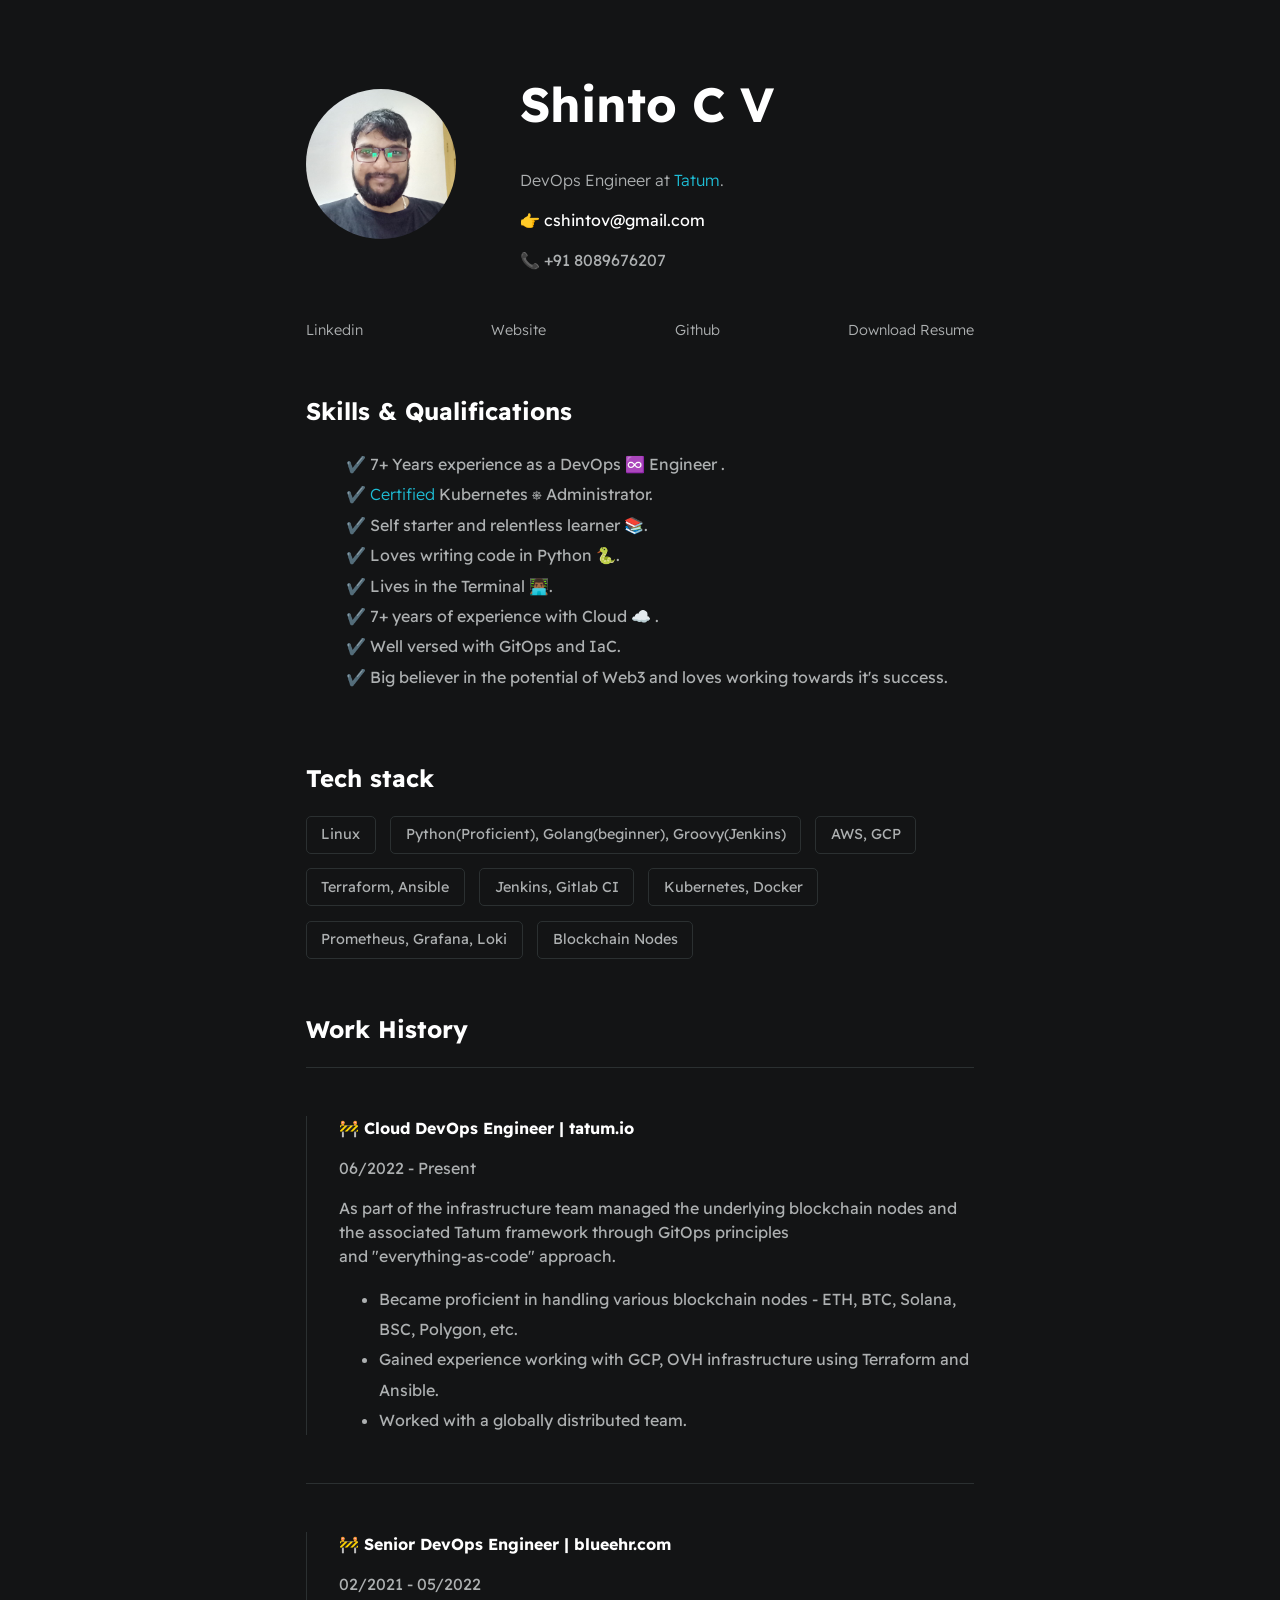
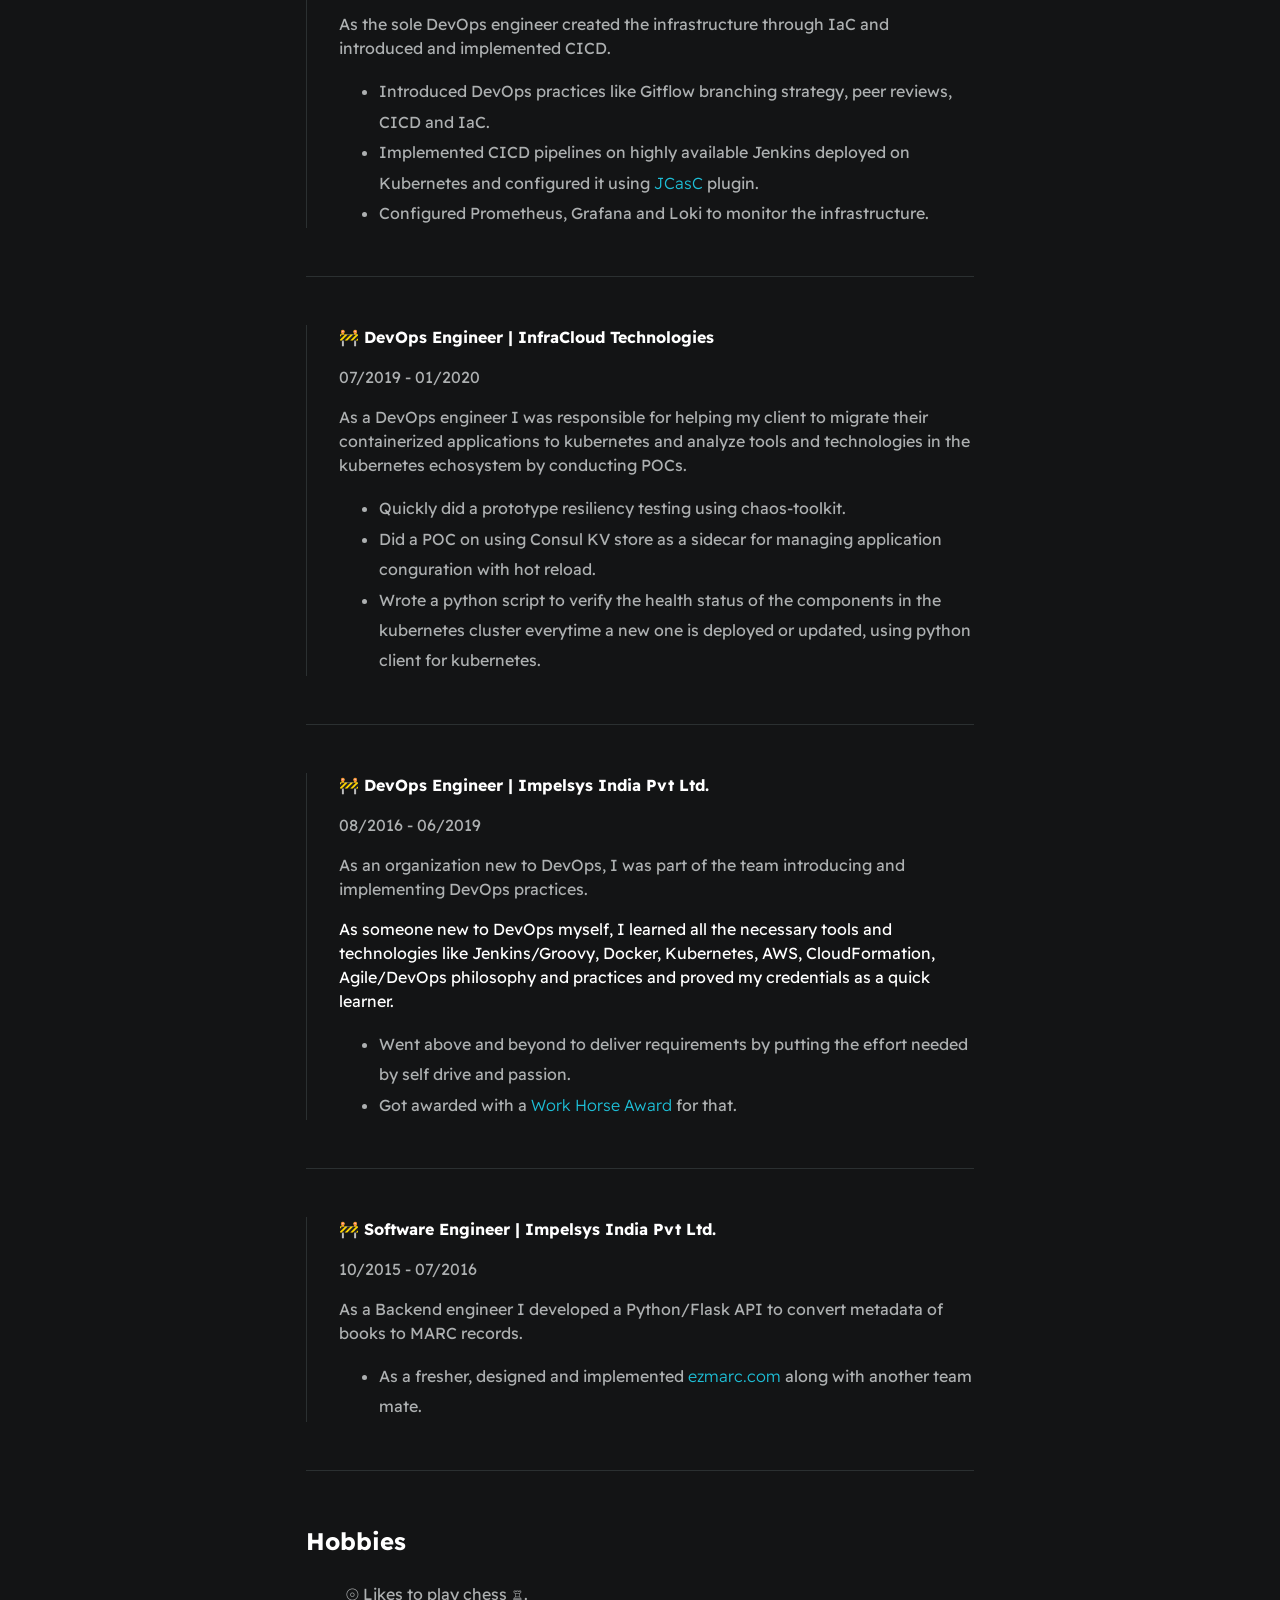
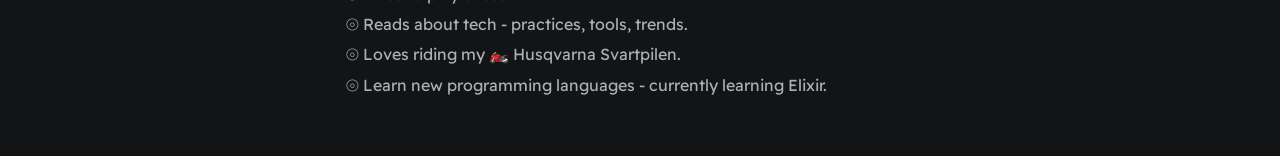
==== index.html @ d96a39e8 "Add contact number" ====
<!DOCTYPE html>
<html>
    <head>
        <meta charset="utf-8">
        <meta http-equiv="X-UA-Compatible" content="IE=edge">
        <title>Shinto C V</title>
        <meta name="description" content="">
        <meta name="viewport" content="width=device-width, initial-scale=1">
        <link rel="stylesheet" href="./styles/main.css">
    </head>
    <body>
        <div id="container--main">

            <section id="wrapper--hero" class="section--page">
                <img id="profile-pic" src="./assets/images/profilepic.jpg">

                <div>
                    <h1 id="user-name">Shinto C V</h1>
                    <p id="bio">DevOps Engineer at <a href="https://www.tatum.io/" target="_blank">Tatum</a>.</p>
                    <p id="email">👉 cshintov@gmail.com</p>
                    <p id="contact">📞 +91 8089676207</p>
                </div>
            </section>

            <section class="section--page">
                <div id="socials--list">
                    <a href="https://www.linkedin.com/in/shinto-cv/" target="_blank">Linkedin</a>
                    <a href="https://shendao.in/" target="_blank">Website</a>
                    <a href="https://github.com/cshintov" target="_blank">Github</a>
                    <a href="./assets/Shinto_C_V_2023_10.pdf" target="_blank">Download Resume</a>
                </div>
            </section>

            <section class="section--page">
                <h2>Skills & Qualifications</h2>
                <ul id="qualifications--list">
                    <li>✔️ 7+ Years experience as a DevOps ♾️  Engineer .</li>
                    <li>✔️  <a href="https://ti-user-certificates.s3.amazonaws.com/e0df7fbf-a057-42af-8a1f-590912be5460/80b43799-ddd1-58e2-9177-0a7fa5898d0b-shinto-c-v-e5f8e9cc-c843-46bb-aa3b-5152d126384c-certificate.pdf" target="_blank">Certified </a>Kubernetes ⎈ Administrator.</li>
                    <li>✔️ Self starter and relentless learner 📚.</li>
                    <li>✔️ Loves writing code in Python 🐍.</li>
                    <li>✔️ Lives in the Terminal 👨🏾‍💻.
                    <li>✔️ 7+ years of experience with Cloud ☁️ .</li>
                    <li>✔️ Well versed with GitOps and IaC.</li>
                    <li>✔️ Big believer in the potential of Web3 and loves working towards it's success.</li>
                </ul>
            </section>

            <section class="section--page">
                <h2>Tech stack</h2>

                <div id="wrapper--techstack__items">
                    <div class="card--techstack"><span>Linux</span></div>
                    <div class="card--techstack"><span>Python(Proficient), Golang(beginner), Groovy(Jenkins)</span></div>
                    <div class="card--techstack"><span>AWS, GCP</span></div>
                    <div class="card--techstack"><span>Terraform, Ansible</span></div>
                    <div class="card--techstack"><span>Jenkins, Gitlab CI</span></div>
                    <div class="card--techstack"><span>Kubernetes, Docker</span></div>
                    <div class="card--techstack"><span>Prometheus, Grafana, Loki</span></div>
                    <div class="card--techstack"><span>Blockchain Nodes</span></div>
                </div>
            </section>

            <section id="work-history-wrapper" class="section--page">
                <h2>Work History</h2>

                <div class="line-break"></div>
                <div class="card--work-history">
                    <strong>🚧 Cloud DevOps Engineer | tatum.io</strong>
                    <p>06/2022 - Present</p>
                    <p>As part of the infrastructure team managed the underlying blockchain nodes and the associated Tatum framework through GitOps principles <br>
                    and "everything-as-code" approach.</p>
                    <ul>
                        <li>Became proficient in handling various blockchain nodes - ETH, BTC, Solana, BSC, Polygon, etc.</li>
                        <li>Gained experience working with GCP, OVH infrastructure using Terraform and Ansible.</li>
                        <li>Worked with a globally distributed team.</li>
                    </ul>
                </div>

                <div class="line-break"></div>

                <div class="card--work-history">
                    <strong>🚧 Senior DevOps Engineer | blueehr.com</strong>
                    <p>02/2021 - 05/2022</p>
                    <p>As the sole DevOps engineer created the infrastructure through IaC and introduced and implemented CICD.</p>
                    <ul>
                        <li>Introduced DevOps practices like Gitflow branching strategy, peer reviews, CICD and IaC.</li>
                        <li>Implemented CICD pipelines on highly available Jenkins deployed on Kubernetes and configured it using
                          <a href="https://www.jenkins.io/projects/jcasc/" target="_blank">JCasC</a> plugin.</li>
                        <li>Configured Prometheus, Grafana and Loki to monitor the infrastructure.</li>
                    </ul>
                </div>

                <div class="line-break"></div>

                <div class="card--work-history">
                    <strong>🚧 DevOps Engineer | InfraCloud Technologies</strong>
                    <p>07/2019 - 01/2020</p>
                    <p>As a DevOps engineer I was responsible for helping my client to migrate their containerized applications to kubernetes and analyze tools and technologies in the kubernetes echosystem by conducting POCs.</p>
                    <ul>
                      <li>Quickly did a prototype resiliency testing using chaos-toolkit.</li>
                      <li>Did a POC on using Consul KV store as a sidecar for managing application conguration with hot reload.</li>
                      <li>Wrote a python script to verify the health status of the components in the kubernetes cluster everytime a new one is deployed or updated, using python client for kubernetes.</li>
                    </ul>
                </div>

                <div class="line-break"></div>

                <div class="card--work-history">
                    <strong>🚧 DevOps Engineer | Impelsys India Pvt Ltd.</strong>
                    <p>08/2016 - 06/2019</p>

                    <p>As an organization new to DevOps, I was part of the team introducing and implementing DevOps practices.</p>
                    As someone new to DevOps myself, I learned all the necessary tools and technologies like Jenkins/Groovy, Docker, Kubernetes, AWS, CloudFormation,
                    Agile/DevOps philosophy and practices and proved my credentials as a quick learner.</p>

                    <ul>
                      <li>Went above and beyond to deliver requirements by putting the effort needed by self drive and passion.</li>
                      <li>Got awarded with a <a href="./assets/images/workhorse.jpg" target="_blank">Work Horse Award</a> for that.</li>
                    </ul>
                </div>

                <div class="line-break"></div>

                <div class="card--work-history">
                    <strong>🚧 Software Engineer | Impelsys India Pvt Ltd.</strong>
                    <p>10/2015 - 07/2016</p>

                    <p>As a Backend engineer I developed a Python/Flask API to convert metadata of books to MARC records.</p>

                    <ul>
                      <li>As a fresher, designed and implemented <a href="https://www.ezmarc.com/" target="_blank">ezmarc.com</a> along with another team mate.</li>
                    </ul>
                </div>

                <div class="line-break"></div>
            </section>

            <section class="section--page">
                <h2>Hobbies</h2>
                <ul id="qualifications--list">
                    <li> ⦾ Likes to play chess ♖.</li>
                    <li> ⦾ Reads about tech - practices, tools, trends.</li>
                    <li> ⦾ Loves riding my 🏍️ Husqvarna Svartpilen.</li>
                    <li> ⦾ Learn new programming languages - currently learning Elixir.</li>
                </ul>
            </section>

        </div>
    </body>
</html>
---- styles/main.css ----
@import url('https://fonts.googleapis.com/css2?family=Readex+Pro:wght@300;400;500;600;700&display=swap');

:root{
    --mainTextColor-light:#000;
    --secondaryTextColor-light:rgb(51 51 51);
    --mainLinkColor-light:#0da2b8;
    --mainBorderColor-light:rgb(218, 218, 218);
    --mainBgColor-light:rgb(249, 250,251);

    --mainTextColor-dark:#fff;
    --secondaryTextColor-dark:#adb0b1;
    --mainLinkColor-dark:rgb(30, 190,214);
    --mainBorderColor-dark:#2b3031;
    --mainBgColor-dark:#131415;
    
    --mainTextColor:var(--mainTextColor-dark);
    --secondaryTextColor:var(--secondaryTextColor-dark);
    --mainLinkColor:var(--mainLinkColor-dark);
    --mainBorderColor:var(--mainBorderColor-dark);
    --mainBgColor:var(--mainBgColor-dark);

}


*{
    font-family: 'Readex Pro';
    line-height: 1.5em;
    box-sizing: border-box;
    color: var(--mainTextColor);
    
}

body{
    background-color: var(--mainBgColor);            
}

p, span, li{
    color: var(--secondaryTextColor);
    font-size: 1em;
}

a{
    text-decoration: none;
    color: var(--mainLinkColor);
    font-weight: 500;
}

li{
    line-height: 1.9em;
}

#container--main{
    max-width: 700px;
    margin: 0 auto;
    padding: 1em;
}

.section--page{
    padding-top: 1em;
    padding-bottom: 1em;
}

#wrapper--hero{
    display: flex;
    align-items: center;
    gap: 4em;
}

#bio, a{
    font-weight: 300;
}

#user-name{
    font-size: 48px;
    line-height: 1em;
}

#profile-pic{
    width: 150px;
    height: 150px;
    object-fit: cover;
    border-radius: 50%;
}

#email{
    color: var(--mainTextColor);
}

#socials--list{
    display: flex;
    justify-content: space-between;
    column-gap: 1em;
    flex-wrap: wrap;
}

#socials--list a{
    font-weight: 300;
    color: var(--secondaryTextColor);
    font-size: 0.9em;
    transition: 0.3s;
}

#socials--list a:hover{
    font-weight: 100;
    color: var(--mainLinkColor);
    font-size: 0.9em;
}

#qualifications--list{
    list-style: none;
}

#wrapper--techstack__items{
    display: flex;
    flex-wrap: wrap;
    gap: 1em;
    font-size: 0.9em;
}

.card--techstack{
    border: 1px solid var(--mainBorderColor);
    border-radius: 5px;
    padding: 0.5em 1em;
    align-items: center;
}

.card--project{
    padding-top: 1em;
    padding-bottom: 1em;
    border-top: 1px solid var(--mainBorderColor);
}

.card--project a{
    color: var(--mainTextColor);

    transition: 0.3s;
}

.card--project a:hover{
    color: rgb(30, 190,214);

}

.card--work-history{
    border-left: 1px solid var(--mainBorderColor);
    margin-top: 3em;
    margin-bottom: 3em;
    padding-left: 2em;
}

.line-break{
    background-color: var(--mainBorderColor);
    height: 1px;
}


@media(max-width:600px){

    .section--page{
        padding-top: 1em;
        padding-bottom: 1em;
    }

    #wrapper--hero{
        display: flex;
        align-items: center;
        gap: 1em;
    }

    #profile-pic{
        width: 200px;
        height: 200px;
    }

    #wrapper--hero{
        flex-direction: column;
    }

    .card--work-history{
        border-left: none;
        padding-left: 0;
    }
}
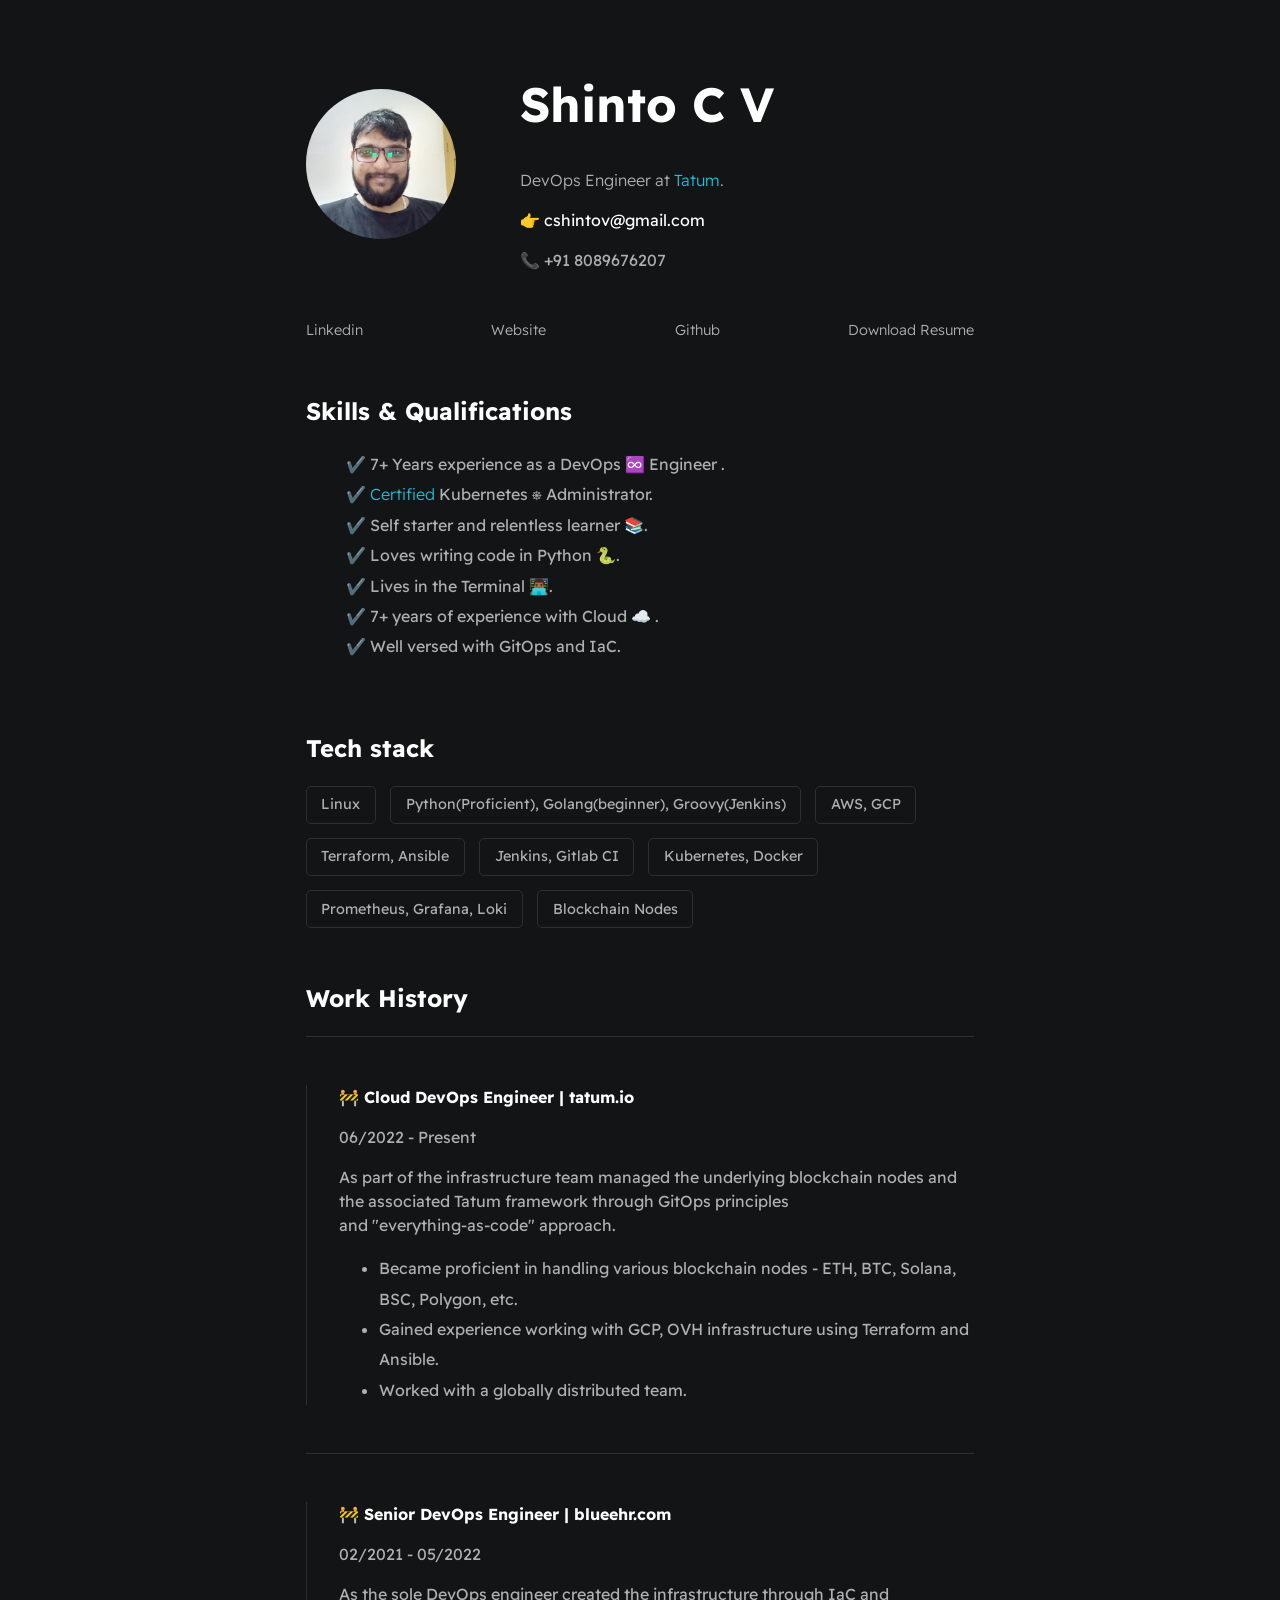
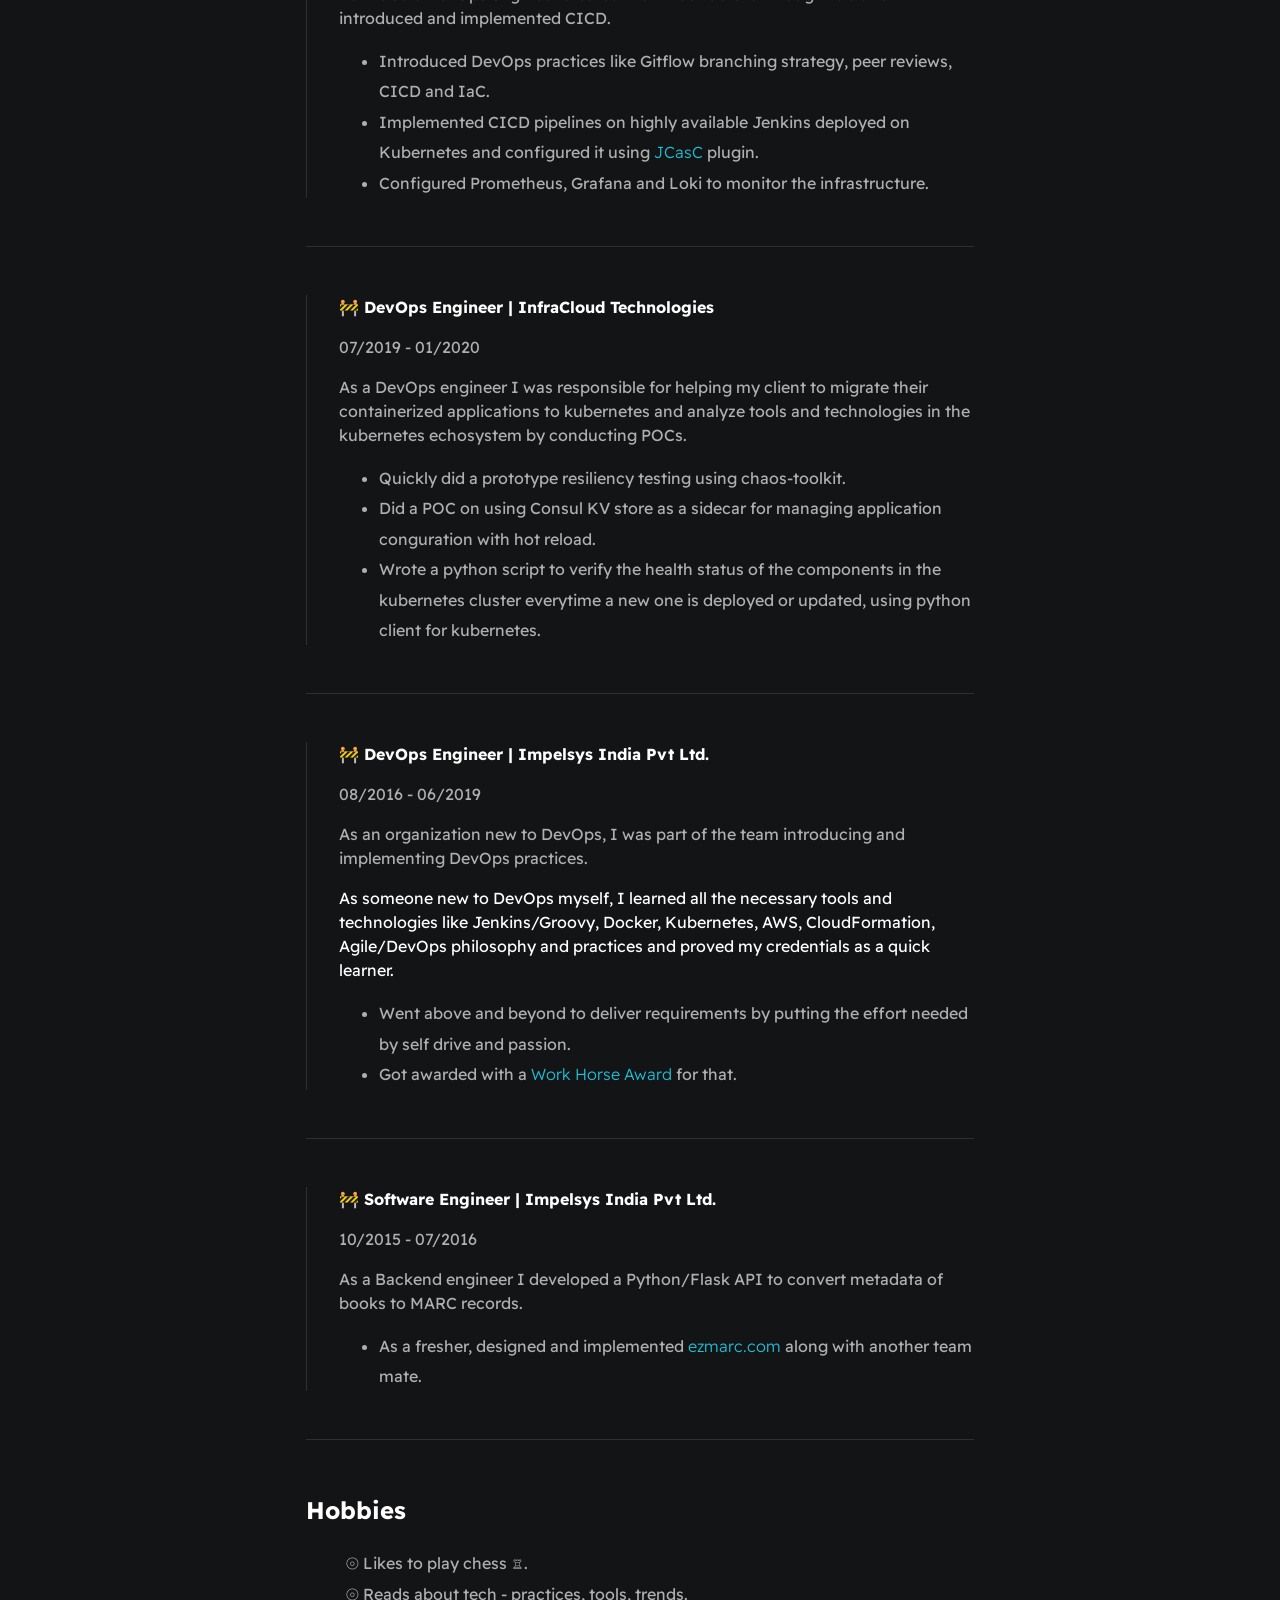
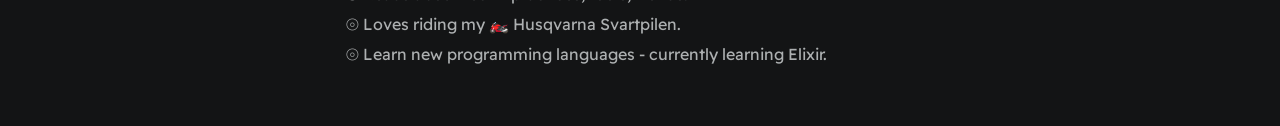
==== commit 8cce14d0: "Remove Web3" ====
--- a/index.html
+++ b/index.html
@@ -41,7 +41,7 @@
                     <li>✔️ Lives in the Terminal 👨🏾‍💻.
                     <li>✔️ 7+ years of experience with Cloud ☁️ .</li>
                     <li>✔️ Well versed with GitOps and IaC.</li>
-                    <li>✔️ Big believer in the potential of Web3 and loves working towards it's success.</li>
+                    <!--<li>✔️ Big believer in the potential of Web3 and loves working towards it's success.</li>-->
                 </ul>
             </section>
 
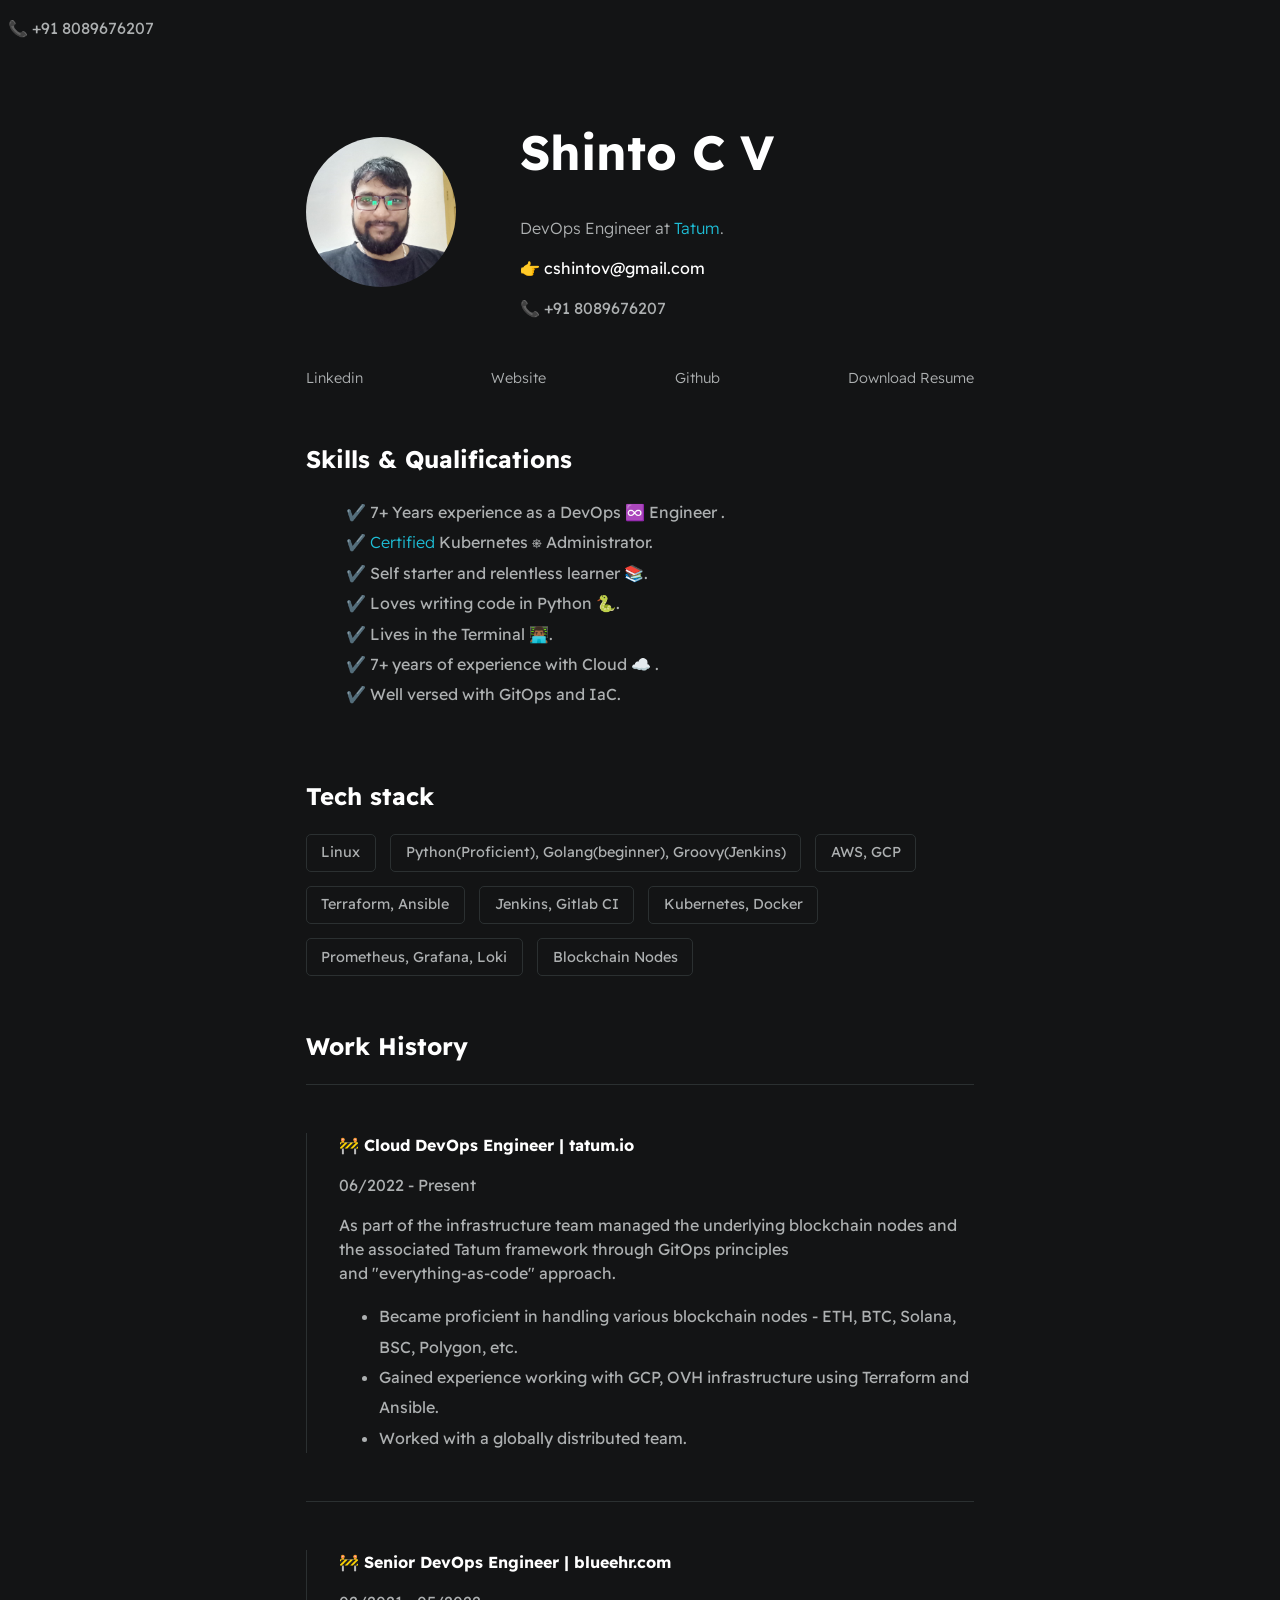
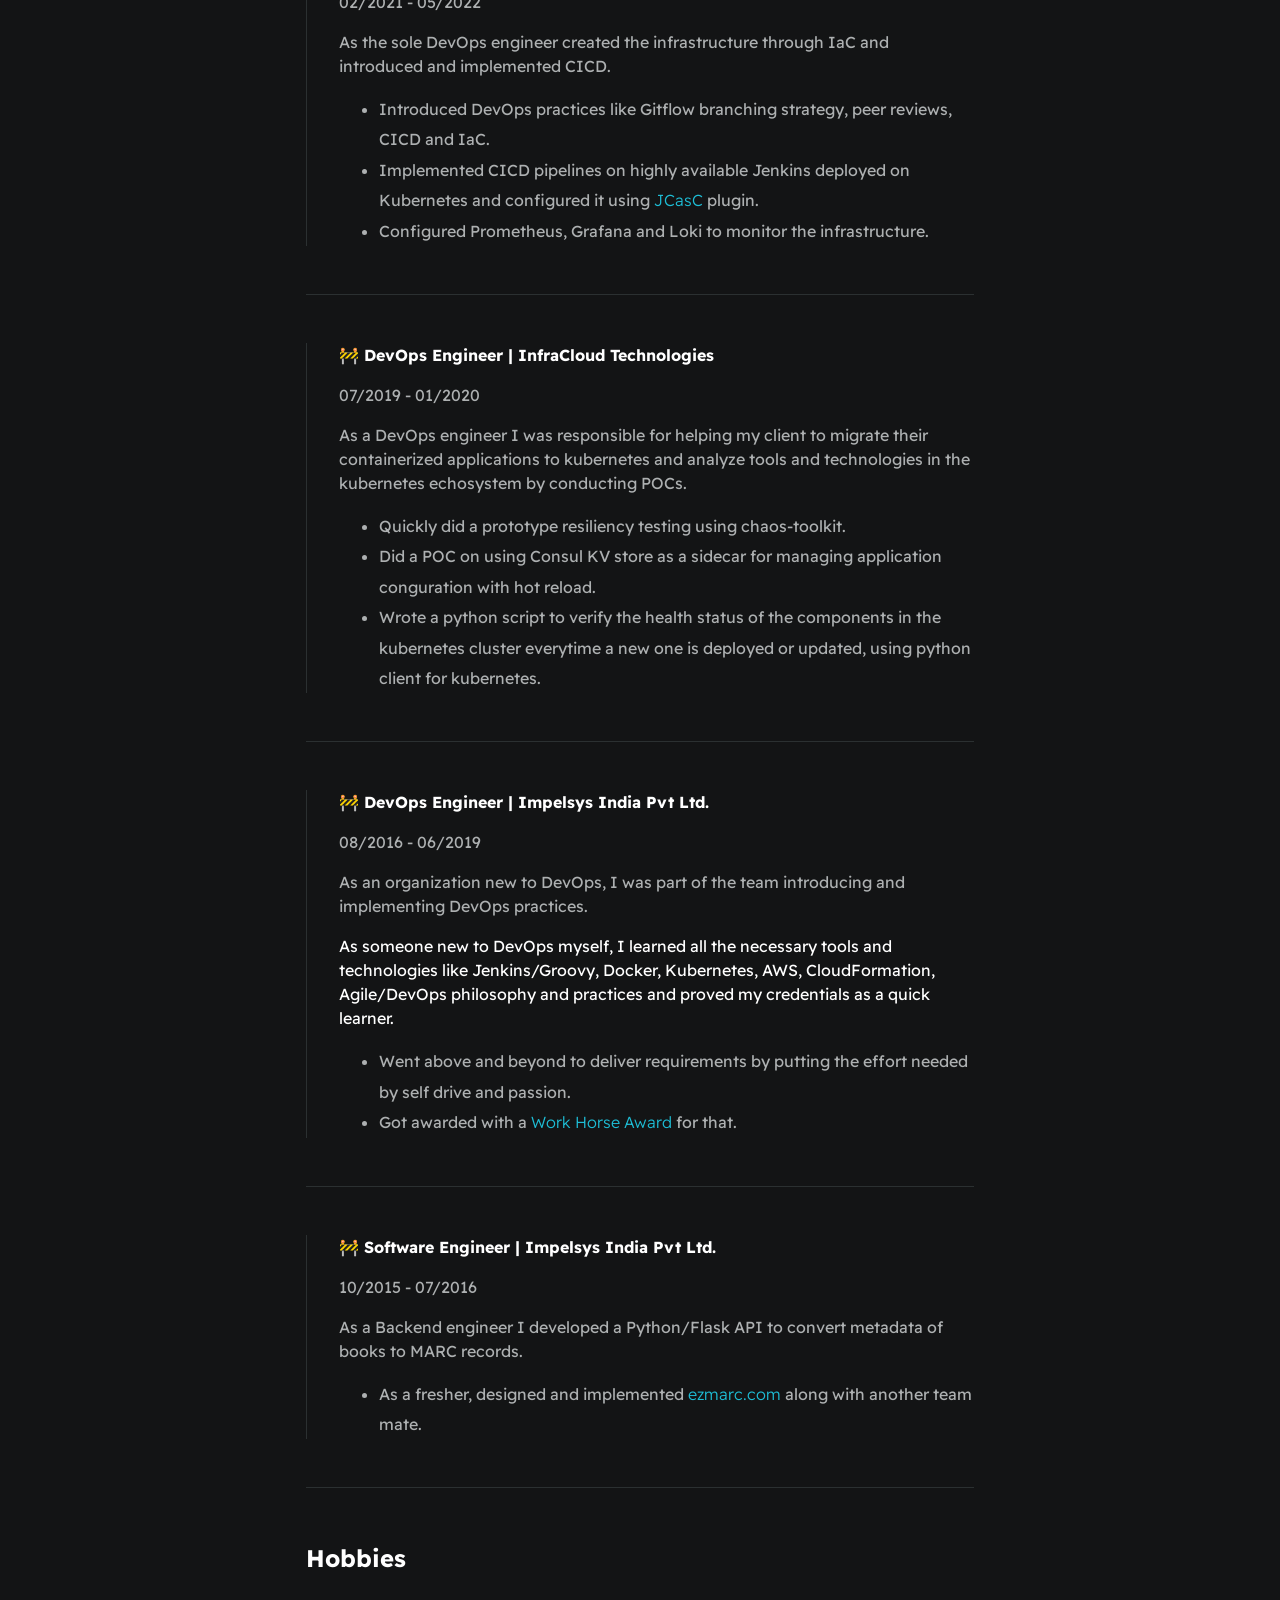
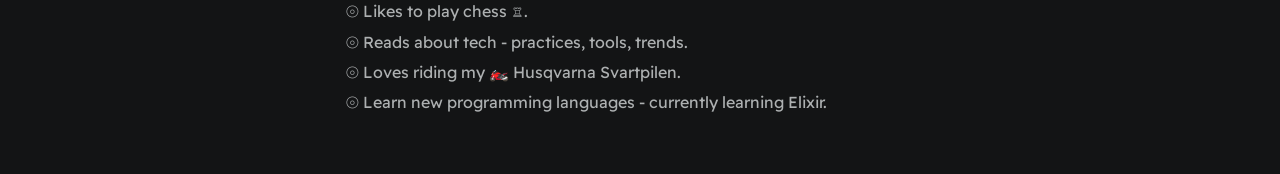
==== commit b82df127: "Add phone" ====
--- a/index.html
+++ b/index.html
@@ -7,6 +7,7 @@
         <meta name="description" content="">
         <meta name="viewport" content="width=device-width, initial-scale=1">
         <link rel="stylesheet" href="./styles/main.css">
+        <p id="contact">📞 +91 8089676207</p>
     </head>
     <body>
         <div id="container--main">
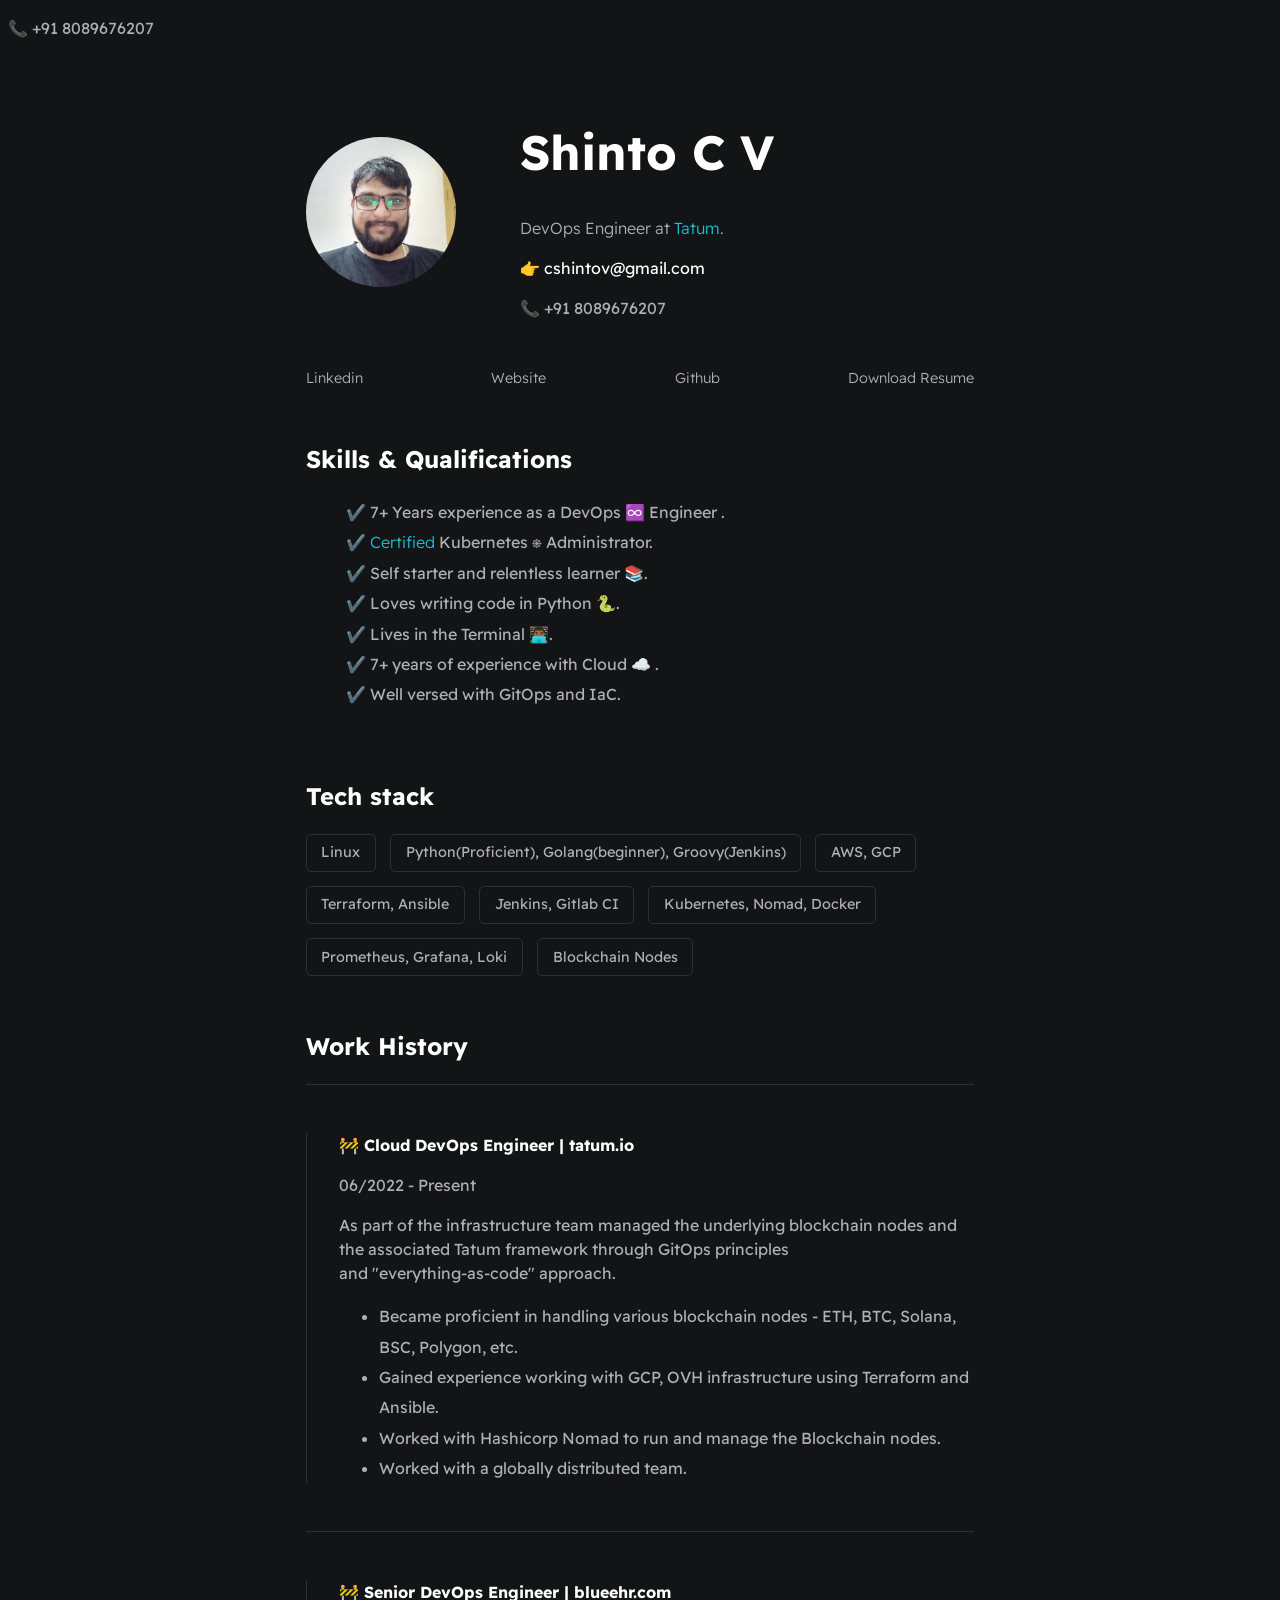
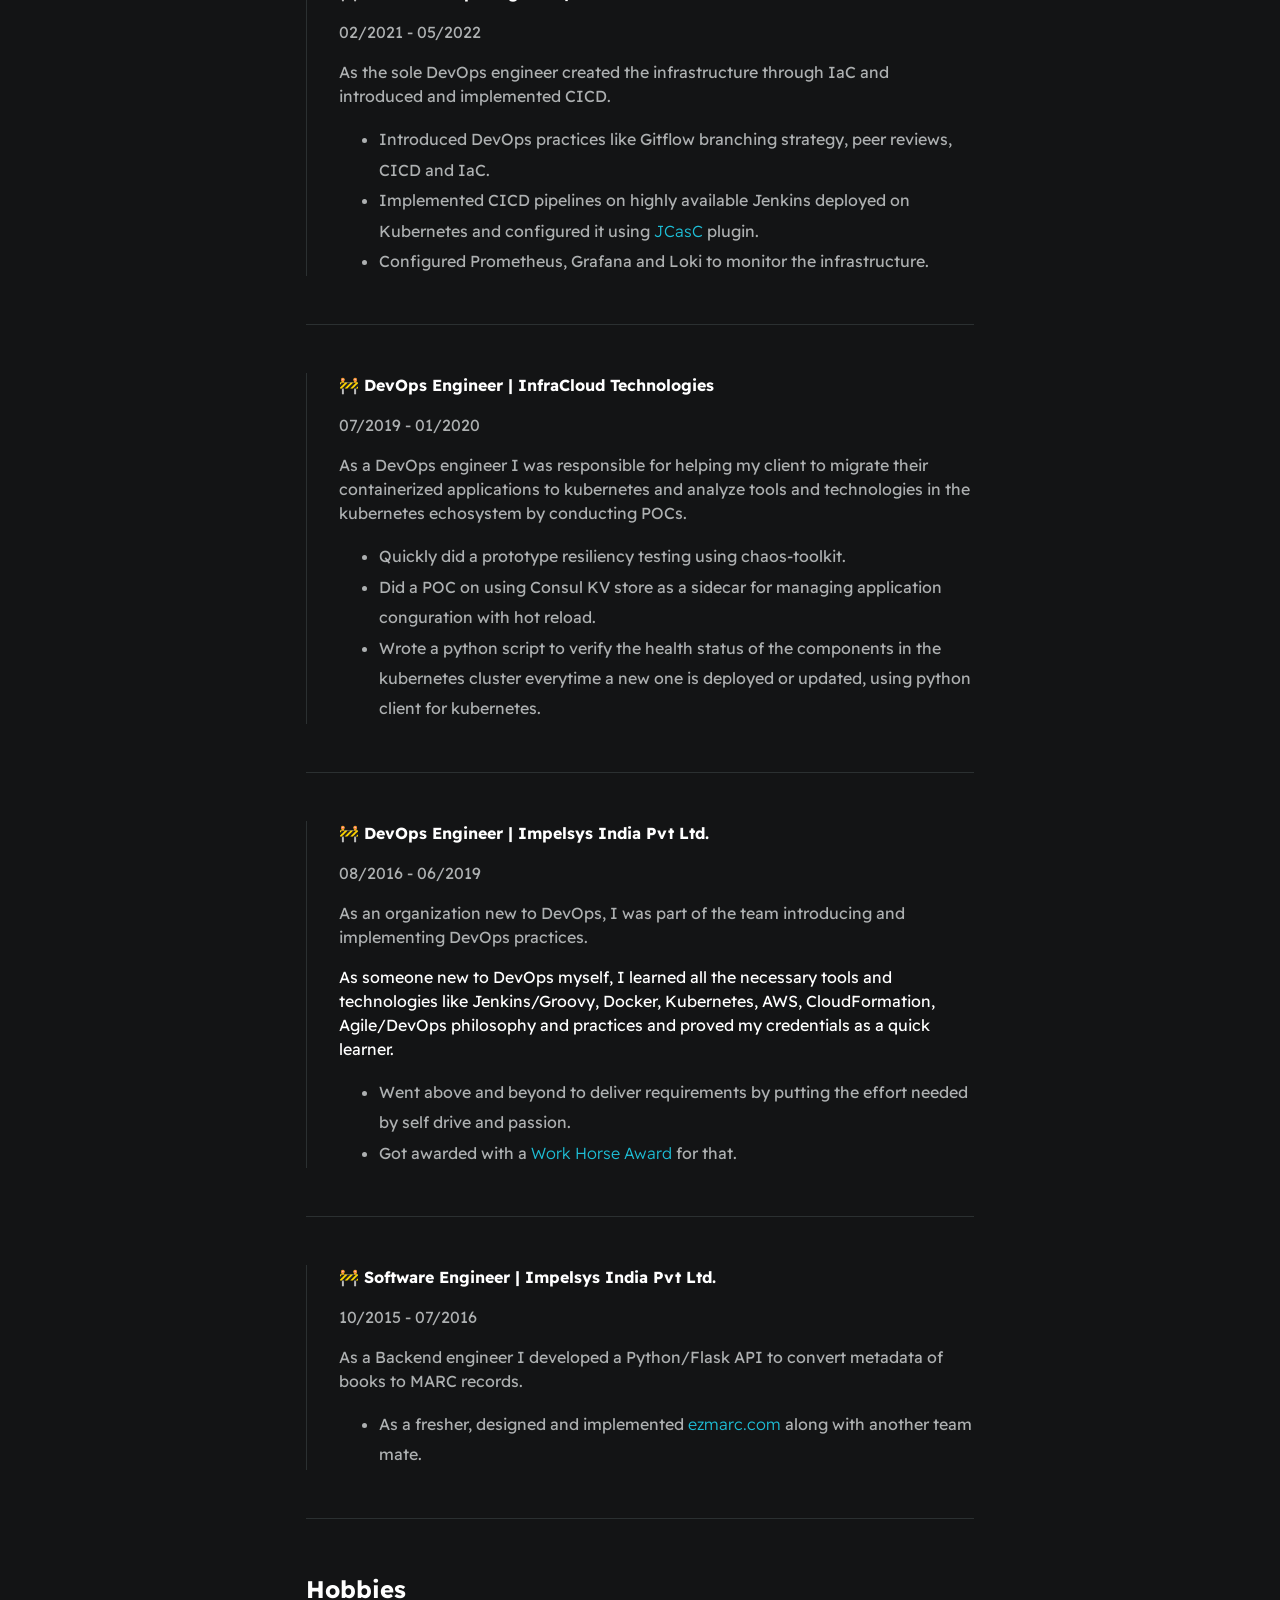
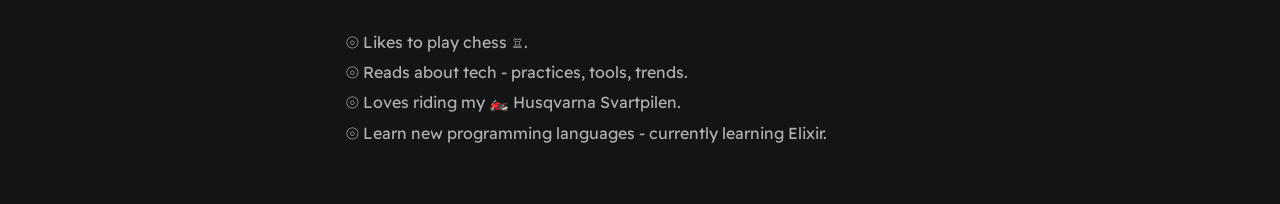
==== commit fbe5c99e: "Add Nomad" ====
--- a/index.html
+++ b/index.html
@@ -55,7 +55,7 @@
                     <div class="card--techstack"><span>AWS, GCP</span></div>
                     <div class="card--techstack"><span>Terraform, Ansible</span></div>
                     <div class="card--techstack"><span>Jenkins, Gitlab CI</span></div>
-                    <div class="card--techstack"><span>Kubernetes, Docker</span></div>
+                    <div class="card--techstack"><span>Kubernetes, Nomad, Docker</span></div>
                     <div class="card--techstack"><span>Prometheus, Grafana, Loki</span></div>
                     <div class="card--techstack"><span>Blockchain Nodes</span></div>
                 </div>
@@ -73,6 +73,7 @@
                     <ul>
                         <li>Became proficient in handling various blockchain nodes - ETH, BTC, Solana, BSC, Polygon, etc.</li>
                         <li>Gained experience working with GCP, OVH infrastructure using Terraform and Ansible.</li>
+                        <li>Worked with Hashicorp Nomad to run and manage the Blockchain nodes.</li>
                         <li>Worked with a globally distributed team.</li>
                     </ul>
                 </div>
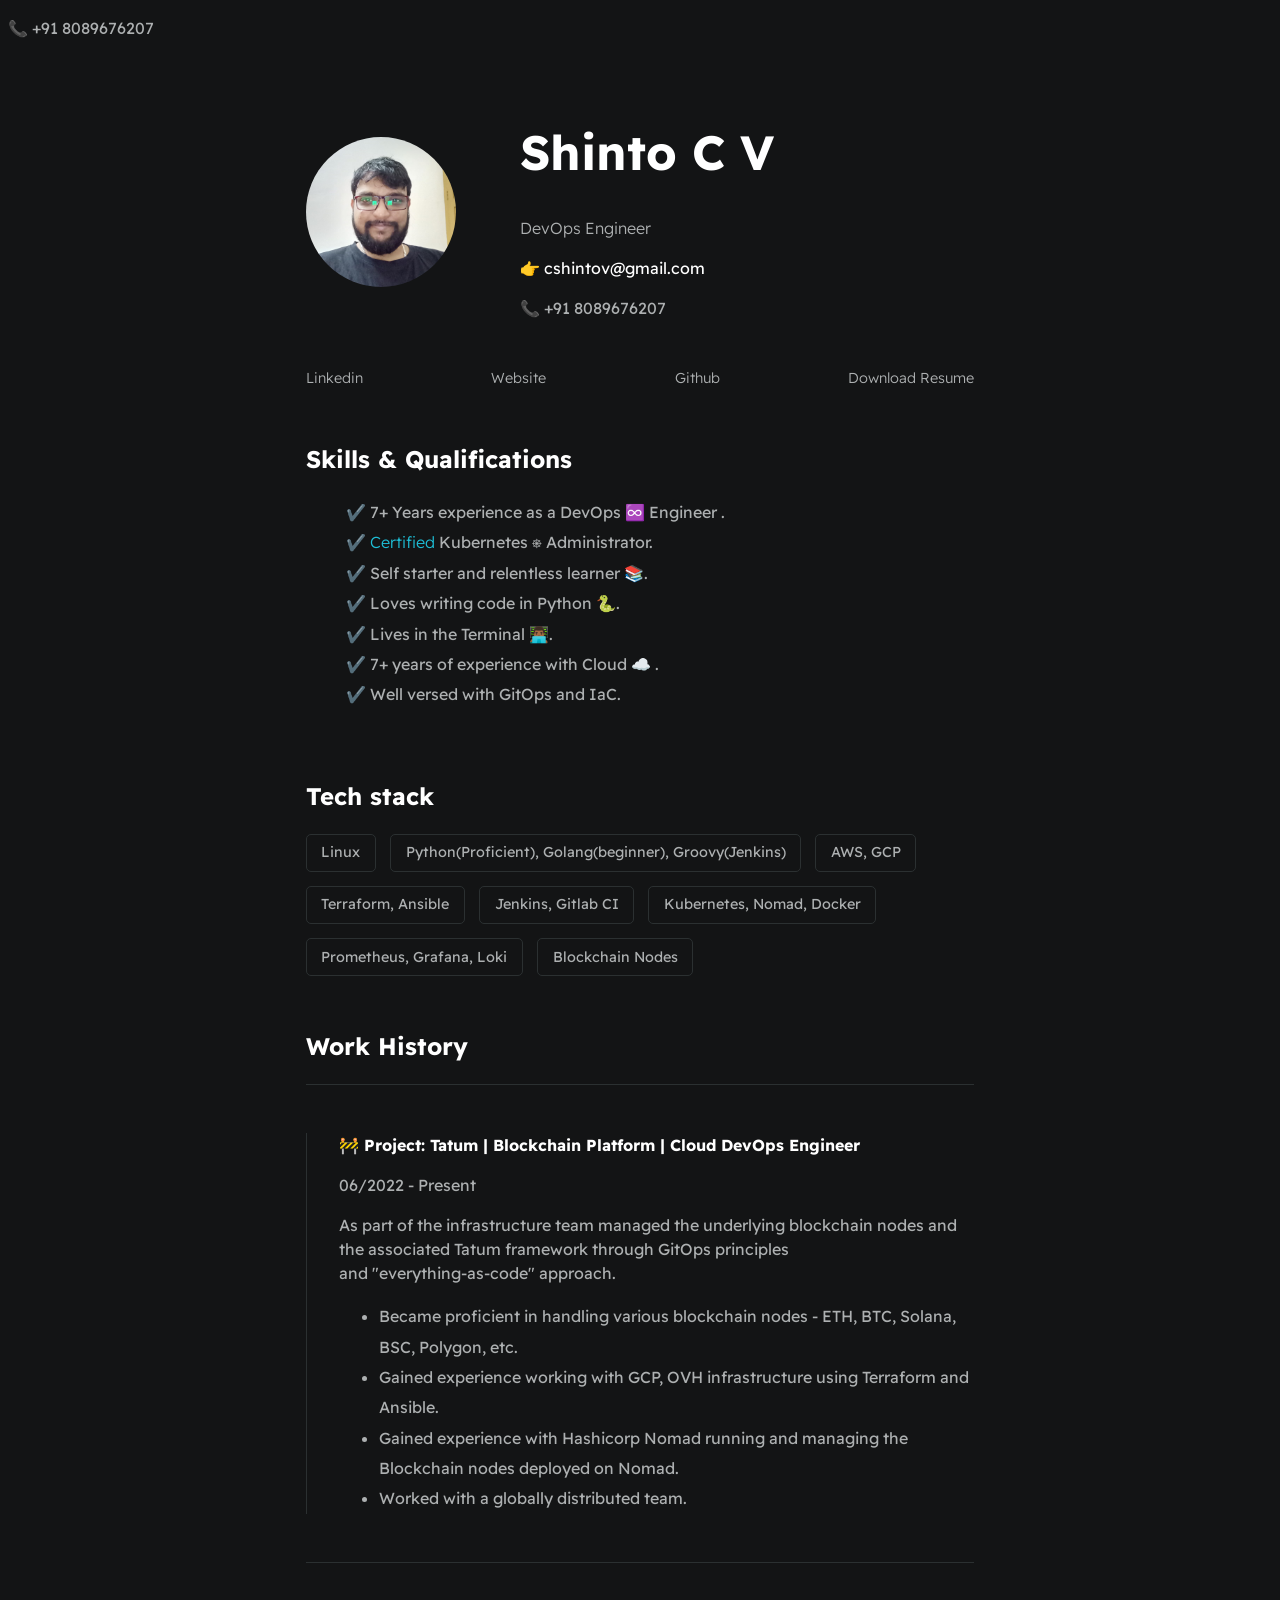
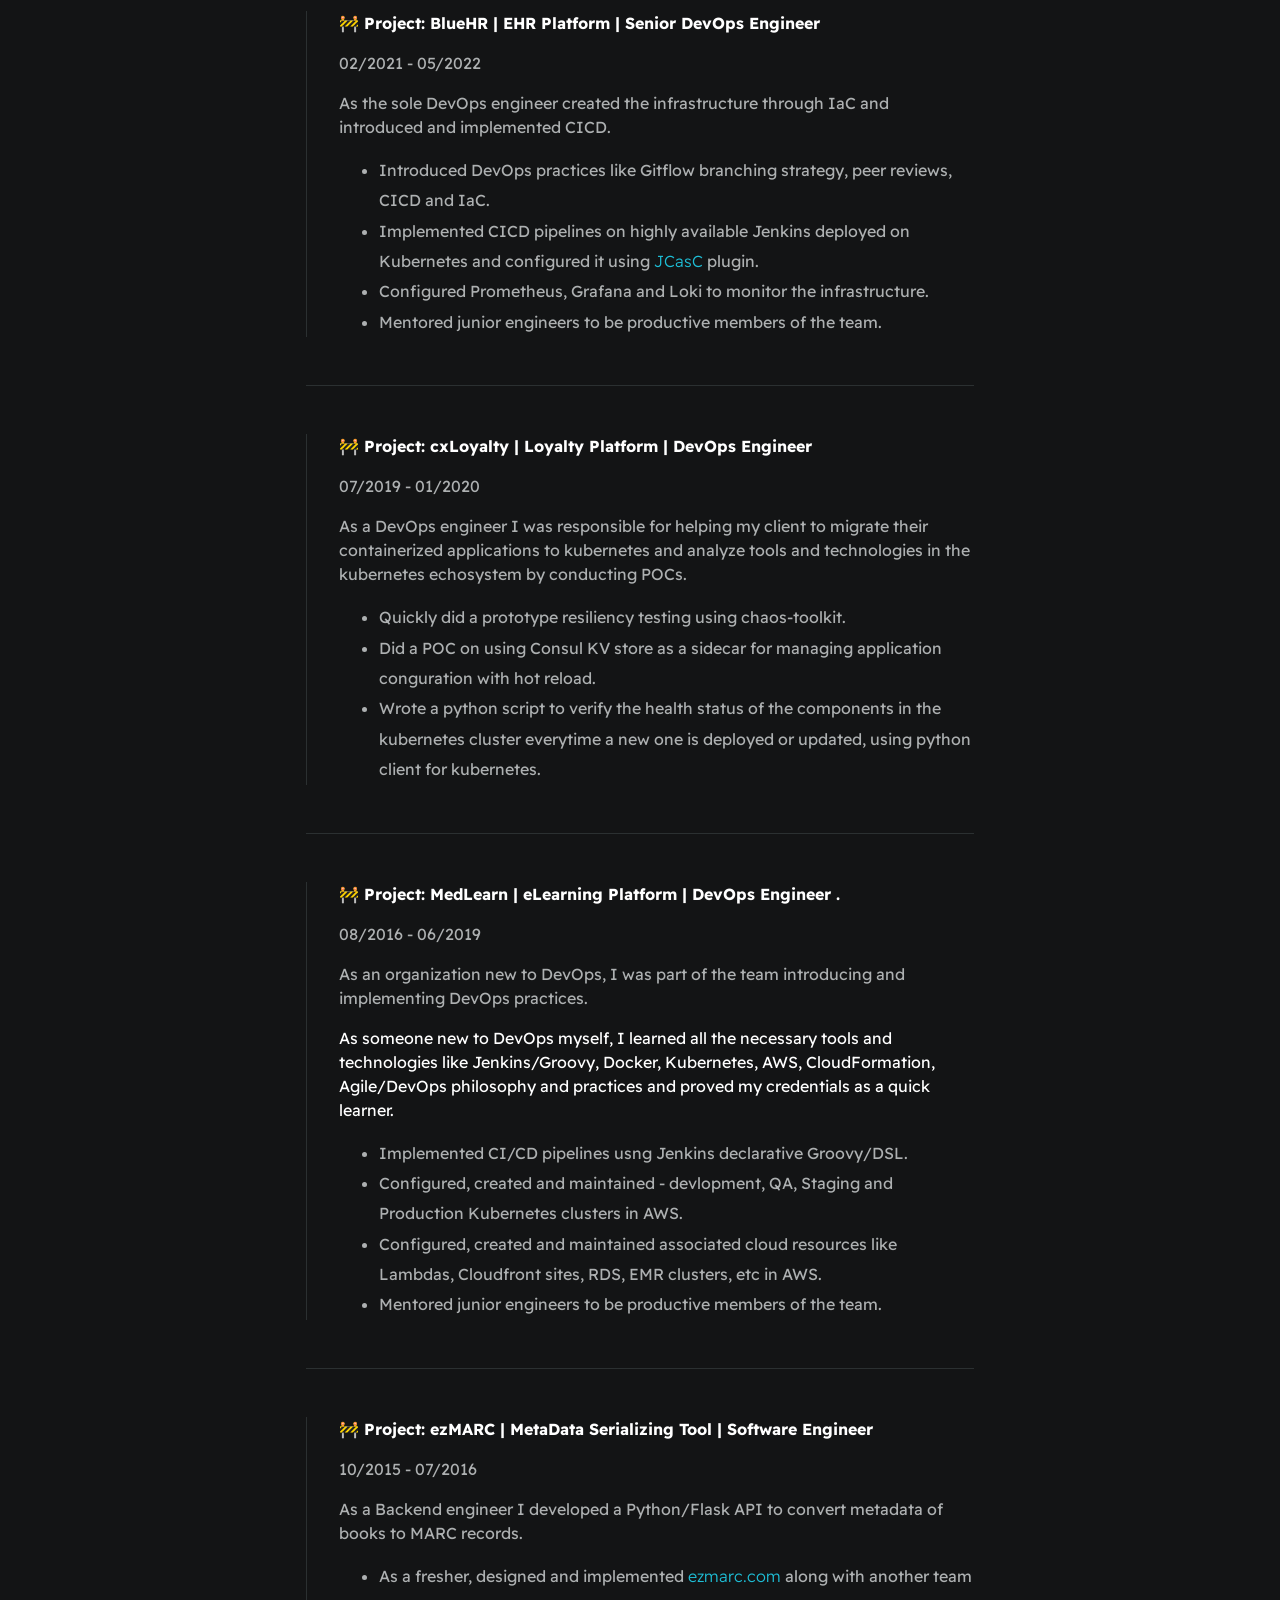
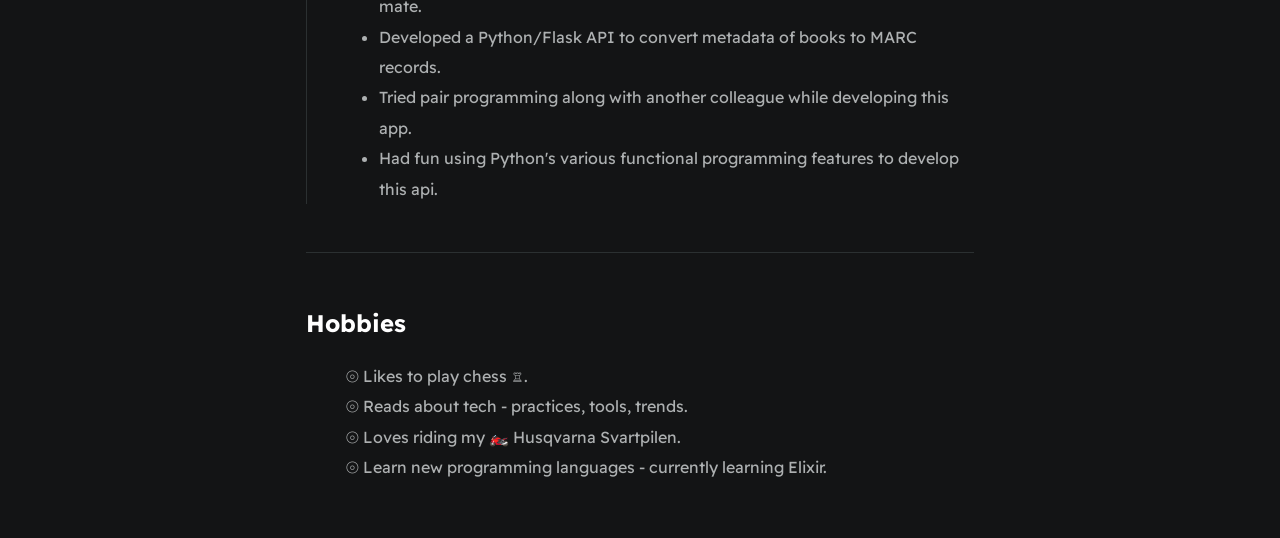
==== commit d8ff4a9d: "Projects" ====
--- a/index.html
+++ b/index.html
@@ -17,7 +17,7 @@
 
                 <div>
                     <h1 id="user-name">Shinto C V</h1>
-                    <p id="bio">DevOps Engineer at <a href="https://www.tatum.io/" target="_blank">Tatum</a>.</p>
+                    <p id="bio">DevOps Engineer</p>
                     <p id="email">👉 cshintov@gmail.com</p>
                     <p id="contact">📞 +91 8089676207</p>
                 </div>
@@ -28,7 +28,7 @@
                     <a href="https://www.linkedin.com/in/shinto-cv/" target="_blank">Linkedin</a>
                     <a href="https://shendao.in/" target="_blank">Website</a>
                     <a href="https://github.com/cshintov" target="_blank">Github</a>
-                    <a href="./assets/Shinto_C_V_2023_10.pdf" target="_blank">Download Resume</a>
+                    <a href="./assets/Shinto.C.V.2023.12.28.pdf" target="_blank">Download Resume</a>
                 </div>
             </section>
 
@@ -66,14 +66,14 @@
 
                 <div class="line-break"></div>
                 <div class="card--work-history">
-                    <strong>🚧 Cloud DevOps Engineer | tatum.io</strong>
+                    <strong>🚧 Project: Tatum | Blockchain Platform | Cloud DevOps Engineer </strong>
                     <p>06/2022 - Present</p>
                     <p>As part of the infrastructure team managed the underlying blockchain nodes and the associated Tatum framework through GitOps principles <br>
                     and "everything-as-code" approach.</p>
                     <ul>
                         <li>Became proficient in handling various blockchain nodes - ETH, BTC, Solana, BSC, Polygon, etc.</li>
                         <li>Gained experience working with GCP, OVH infrastructure using Terraform and Ansible.</li>
-                        <li>Worked with Hashicorp Nomad to run and manage the Blockchain nodes.</li>
+                        <li>Gained experience with Hashicorp Nomad running and managing the Blockchain nodes deployed on Nomad.</li>
                         <li>Worked with a globally distributed team.</li>
                     </ul>
                 </div>
@@ -81,7 +81,7 @@
                 <div class="line-break"></div>
 
                 <div class="card--work-history">
-                    <strong>🚧 Senior DevOps Engineer | blueehr.com</strong>
+                    <strong>🚧 Project: BlueHR | EHR Platform | Senior DevOps Engineer </strong>
                     <p>02/2021 - 05/2022</p>
                     <p>As the sole DevOps engineer created the infrastructure through IaC and introduced and implemented CICD.</p>
                     <ul>
@@ -89,13 +89,14 @@
                         <li>Implemented CICD pipelines on highly available Jenkins deployed on Kubernetes and configured it using
                           <a href="https://www.jenkins.io/projects/jcasc/" target="_blank">JCasC</a> plugin.</li>
                         <li>Configured Prometheus, Grafana and Loki to monitor the infrastructure.</li>
+                        <li>Mentored junior engineers to be productive members of the team.</li>
                     </ul>
                 </div>
 
                 <div class="line-break"></div>
 
                 <div class="card--work-history">
-                    <strong>🚧 DevOps Engineer | InfraCloud Technologies</strong>
+                    <strong>🚧 Project: cxLoyalty | Loyalty Platform | DevOps Engineer </strong>
                     <p>07/2019 - 01/2020</p>
                     <p>As a DevOps engineer I was responsible for helping my client to migrate their containerized applications to kubernetes and analyze tools and technologies in the kubernetes echosystem by conducting POCs.</p>
                     <ul>
@@ -108,7 +109,7 @@
                 <div class="line-break"></div>
 
                 <div class="card--work-history">
-                    <strong>🚧 DevOps Engineer | Impelsys India Pvt Ltd.</strong>
+                    <strong>🚧 Project: MedLearn | eLearning Platform | DevOps Engineer .</strong>
                     <p>08/2016 - 06/2019</p>
 
                     <p>As an organization new to DevOps, I was part of the team introducing and implementing DevOps practices.</p>
@@ -116,21 +117,26 @@
                     Agile/DevOps philosophy and practices and proved my credentials as a quick learner.</p>
 
                     <ul>
-                      <li>Went above and beyond to deliver requirements by putting the effort needed by self drive and passion.</li>
-                      <li>Got awarded with a <a href="./assets/images/workhorse.jpg" target="_blank">Work Horse Award</a> for that.</li>
+                      <li>Implemented CI/CD pipelines usng Jenkins declarative Groovy/DSL.</li>
+                      <li>Configured, created and maintained - devlopment, QA, Staging and Production Kubernetes clusters in AWS.</li>
+                      <li>Configured, created and maintained associated cloud resources like Lambdas, Cloudfront sites, RDS, EMR clusters, etc in AWS.</li>
+                      <li>Mentored junior engineers to be productive members of the team.</li>
                     </ul>
                 </div>
 
                 <div class="line-break"></div>
 
                 <div class="card--work-history">
-                    <strong>🚧 Software Engineer | Impelsys India Pvt Ltd.</strong>
+                    <strong>🚧 Project: ezMARC | MetaData Serializing Tool | Software Engineer </strong>
                     <p>10/2015 - 07/2016</p>
 
                     <p>As a Backend engineer I developed a Python/Flask API to convert metadata of books to MARC records.</p>
 
                     <ul>
                       <li>As a fresher, designed and implemented <a href="https://www.ezmarc.com/" target="_blank">ezmarc.com</a> along with another team mate.</li>
+                      <li>Developed a Python/Flask API to convert metadata of books to MARC records.</li>
+                      <li>Tried pair programming along with another colleague while developing this app.</li>
+                      <li>Had fun using Python's various functional programming features to develop this api.</li>
                     </ul>
                 </div>
 
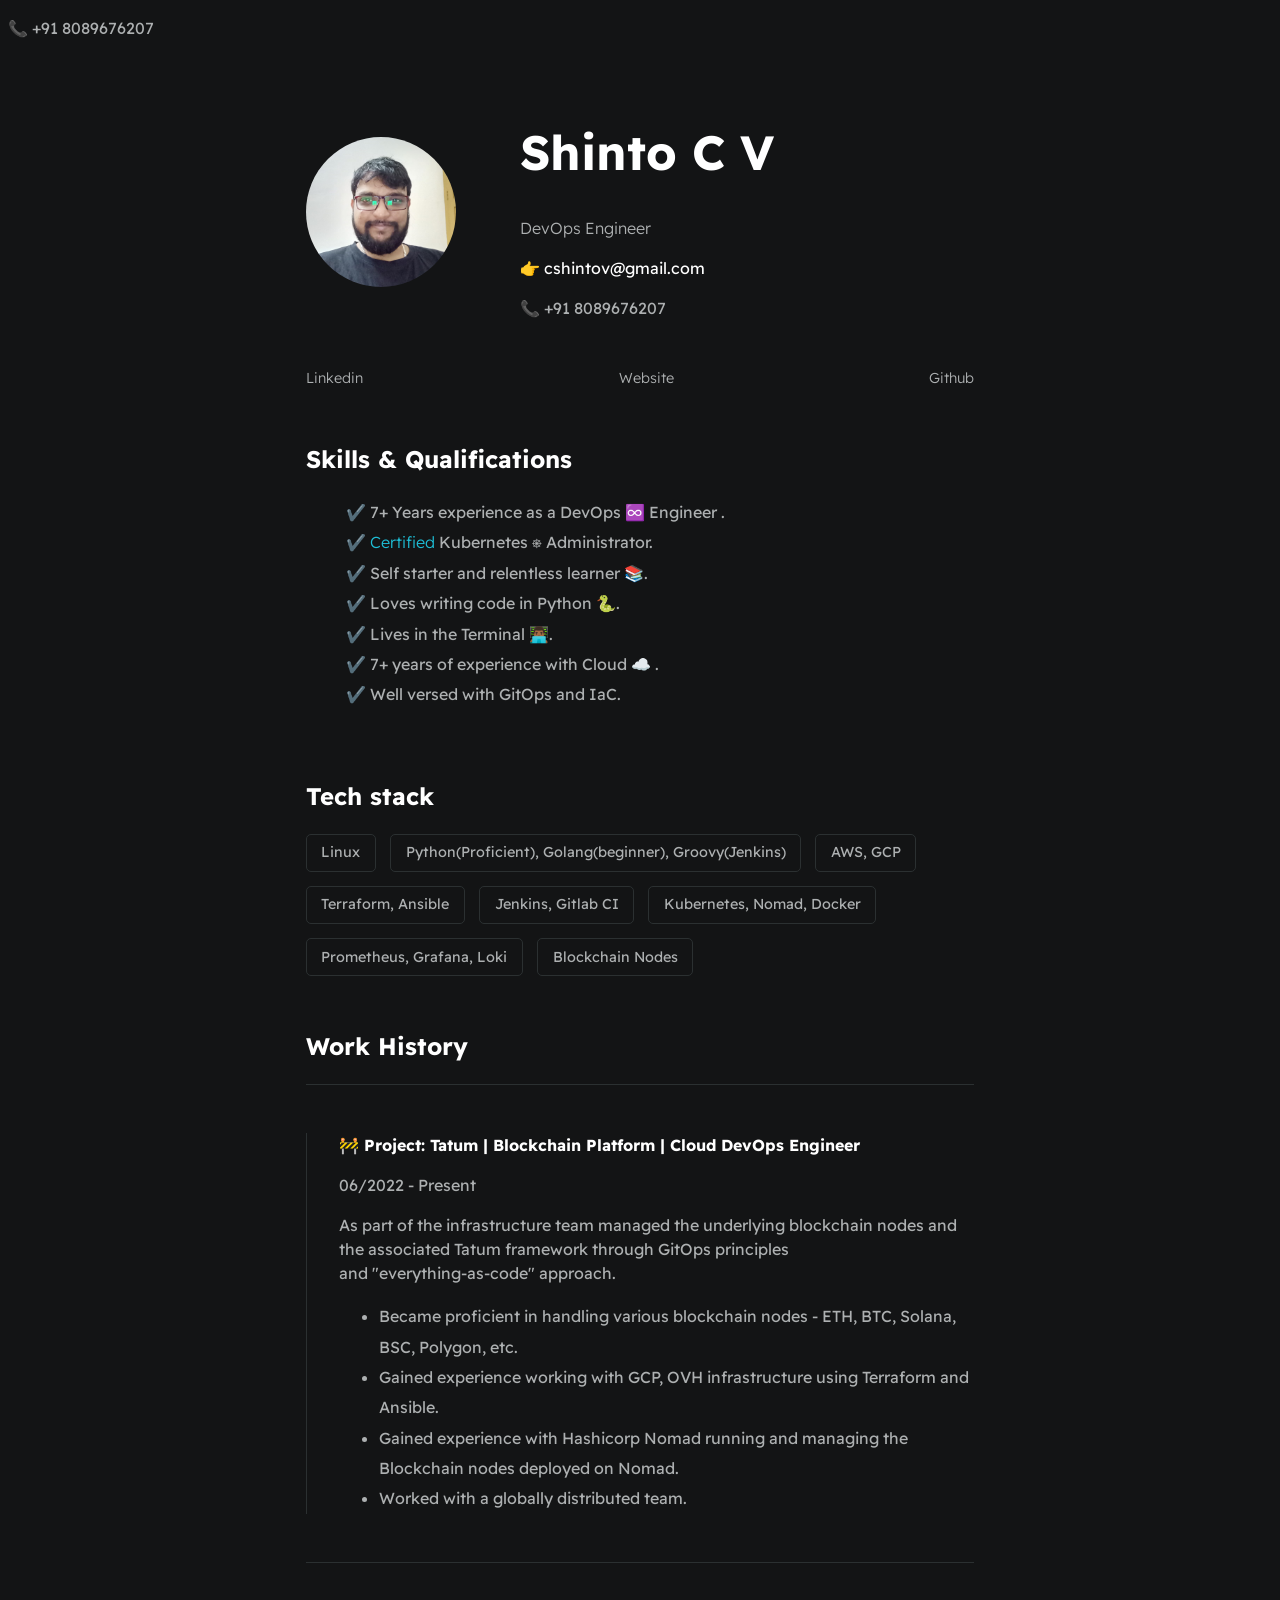
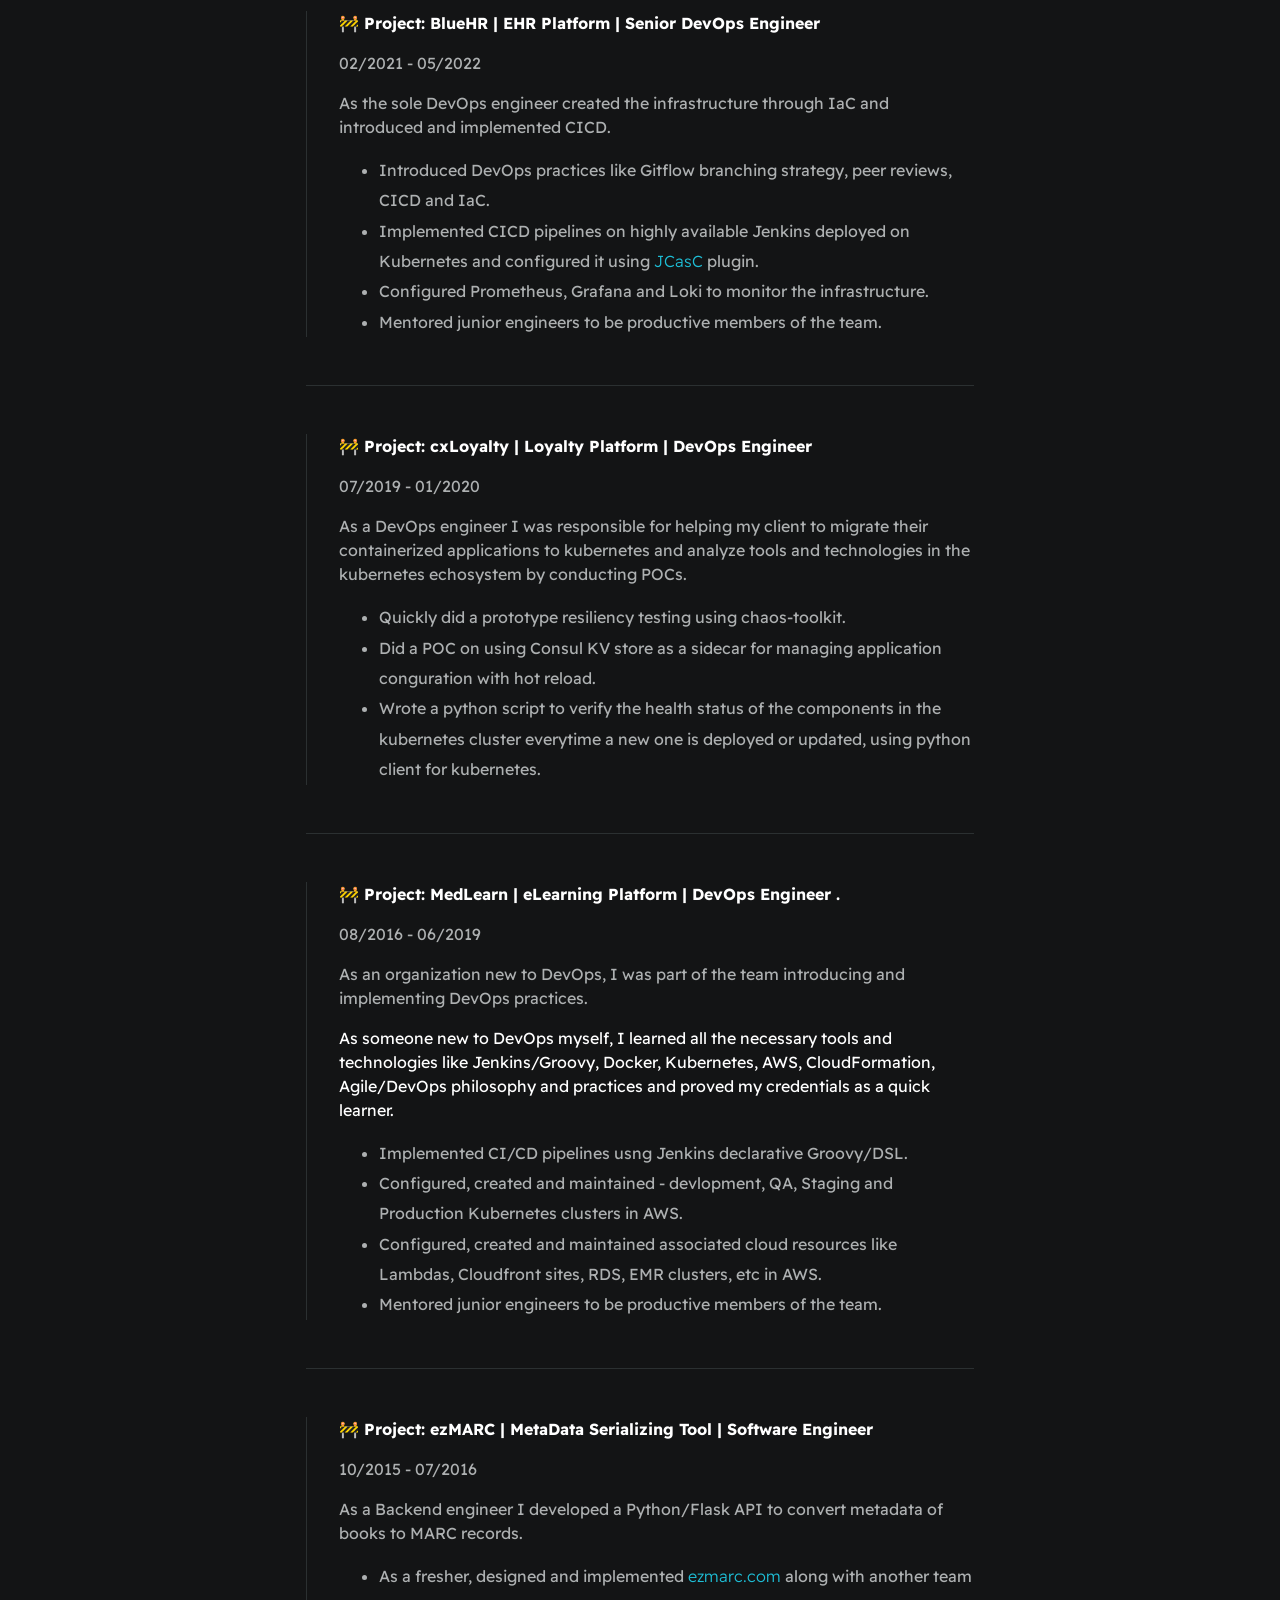
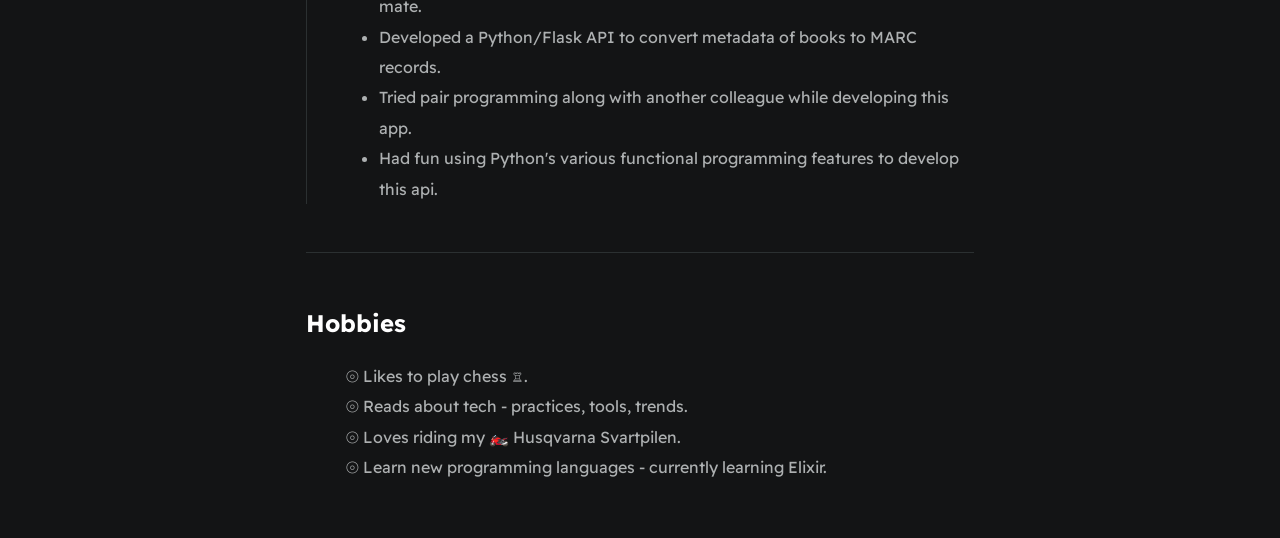
==== commit 8aff3201: "Remove download resume link." ====
--- a/index.html
+++ b/index.html
@@ -28,7 +28,7 @@
                     <a href="https://www.linkedin.com/in/shinto-cv/" target="_blank">Linkedin</a>
                     <a href="https://shendao.in/" target="_blank">Website</a>
                     <a href="https://github.com/cshintov" target="_blank">Github</a>
-                    <a href="./assets/Shinto.C.V.2023.12.28.pdf" target="_blank">Download Resume</a>
+                    <!--<a href="./assets/Shinto.C.V.2023.12.28.pdf" target="_blank">Download Resume</a>-->
                 </div>
             </section>
 
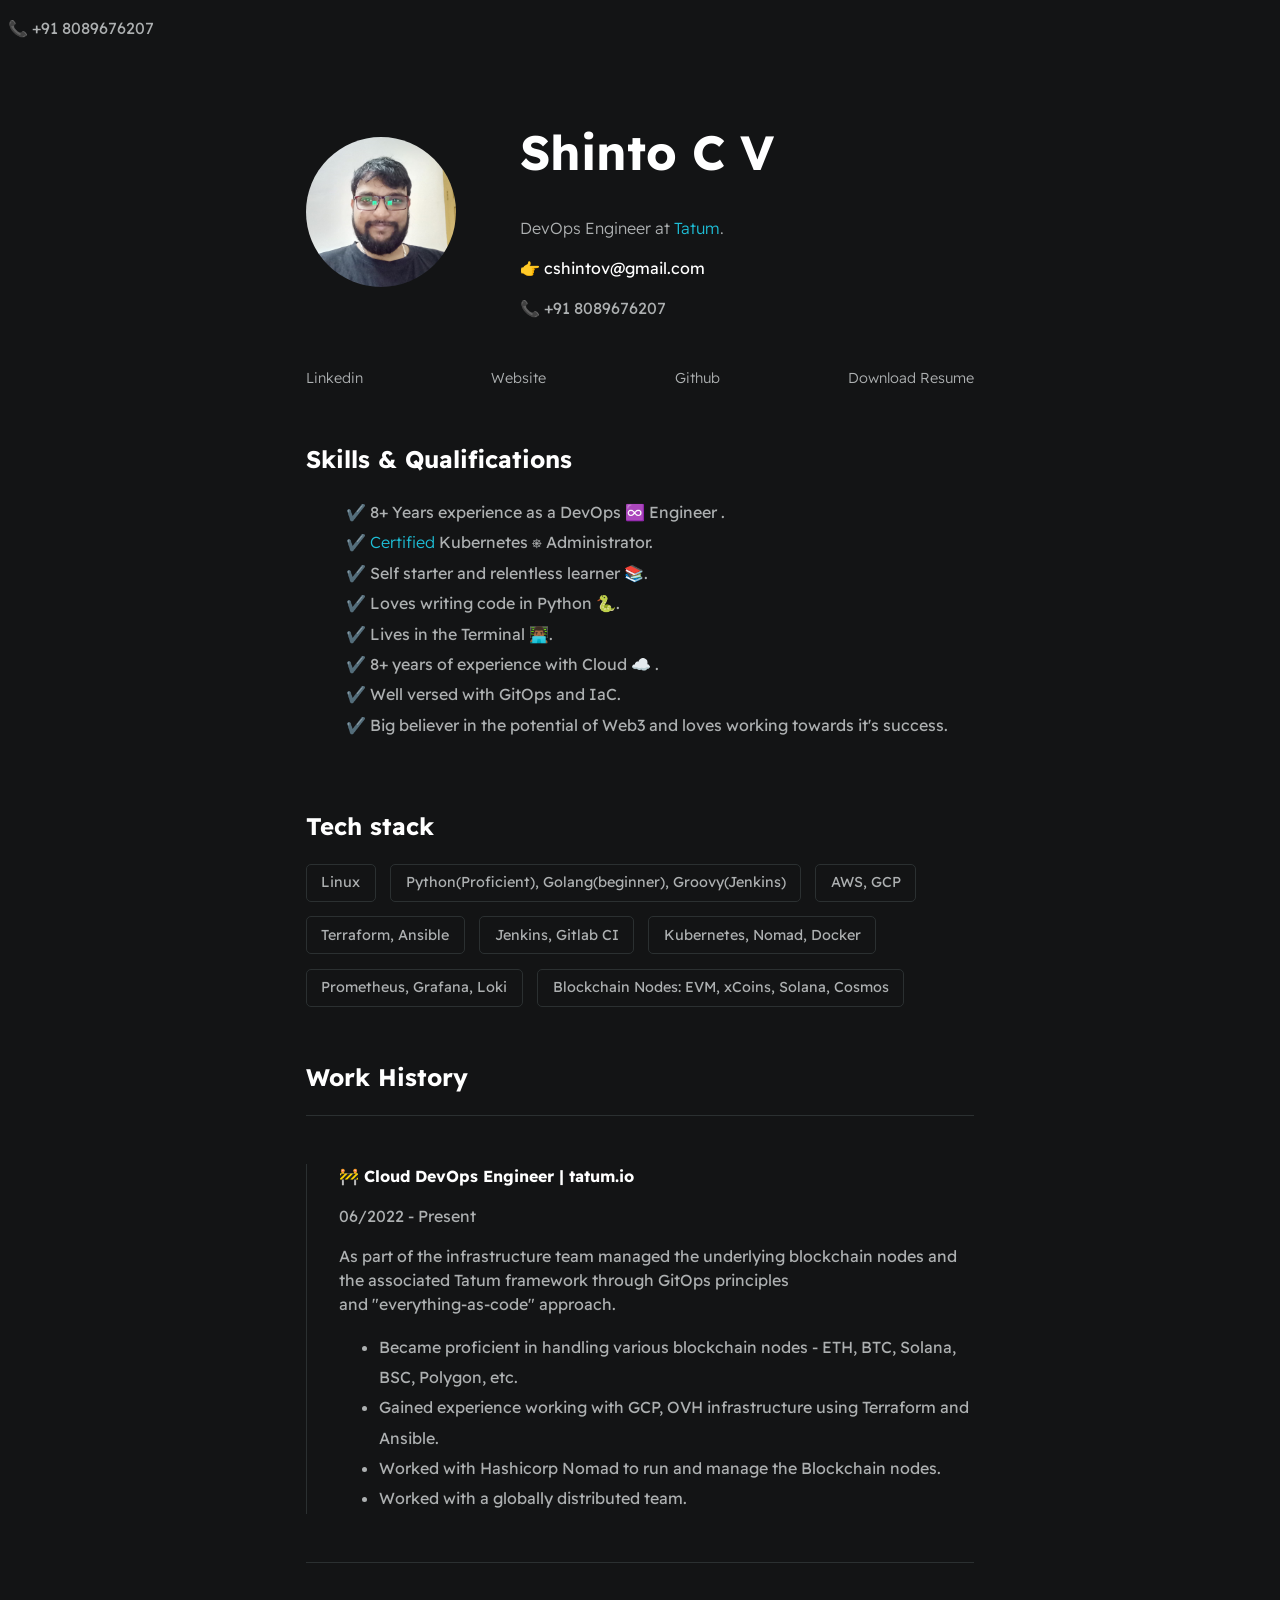
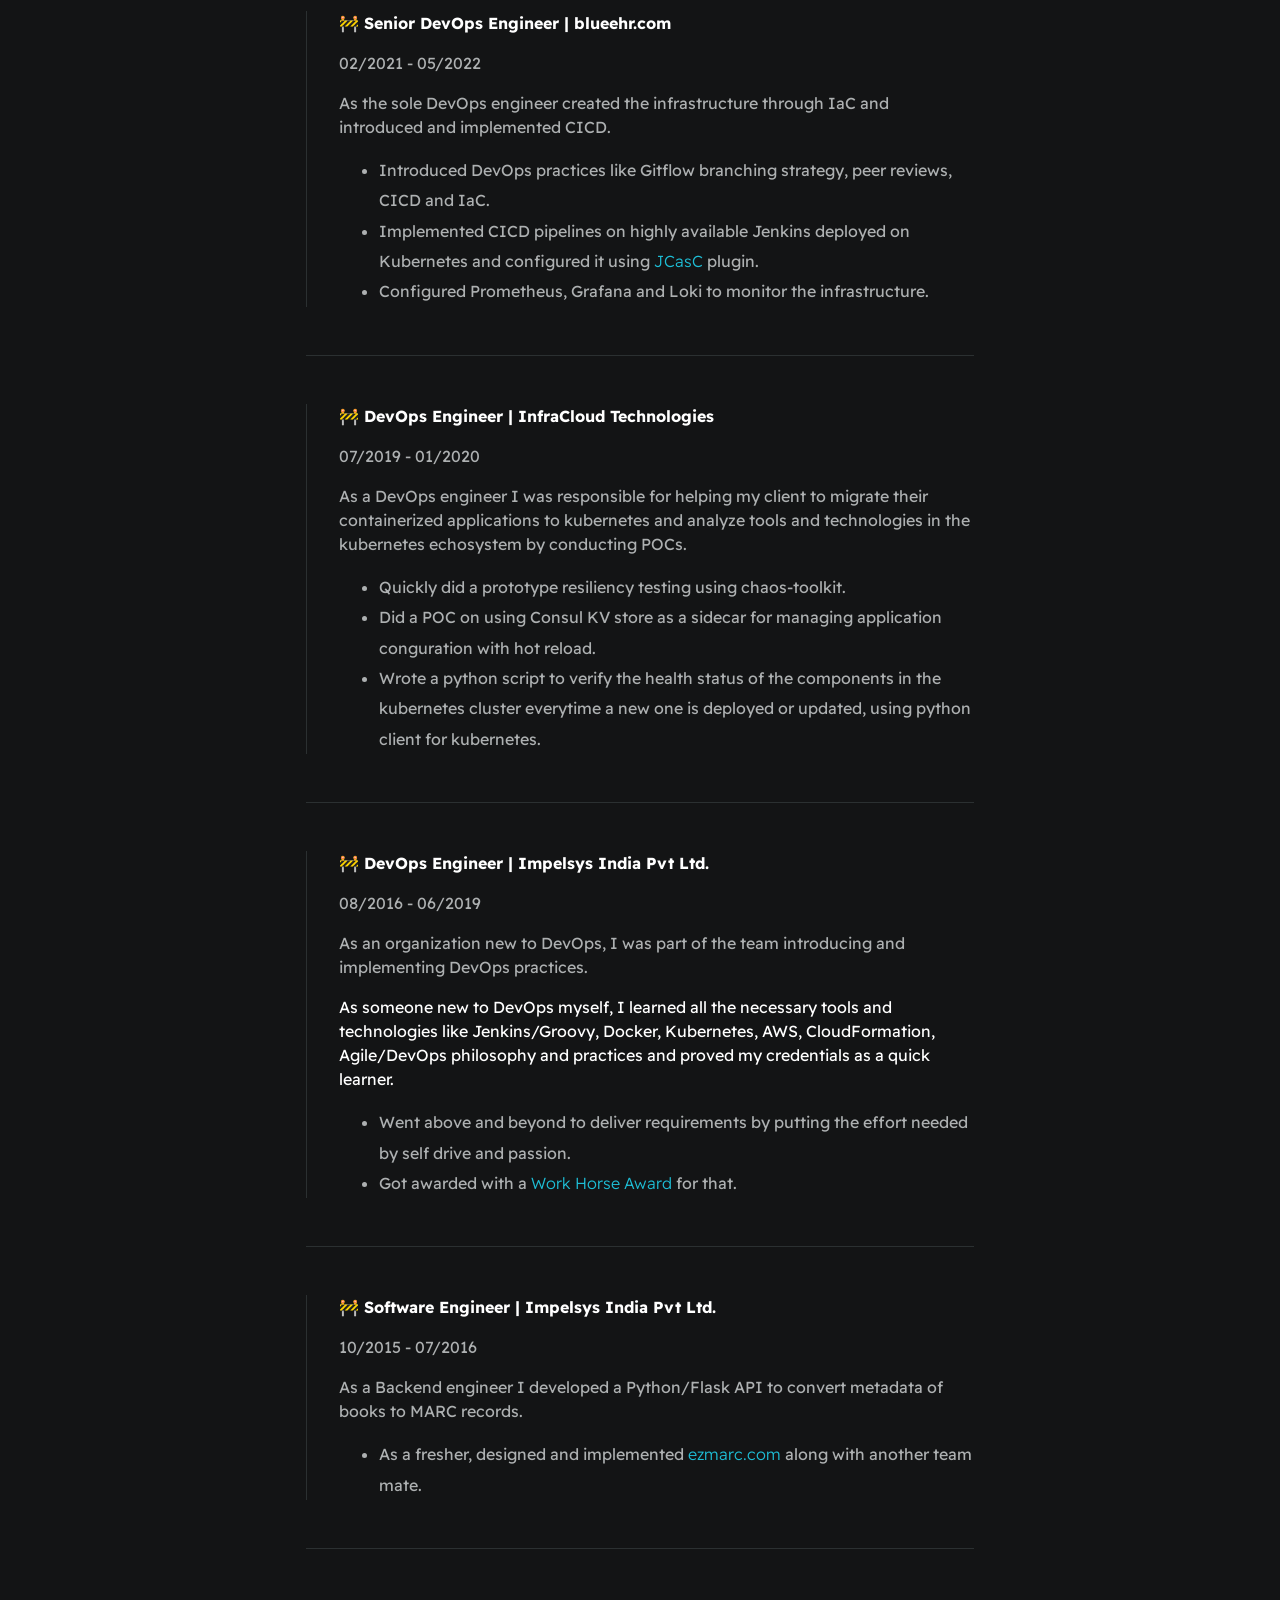
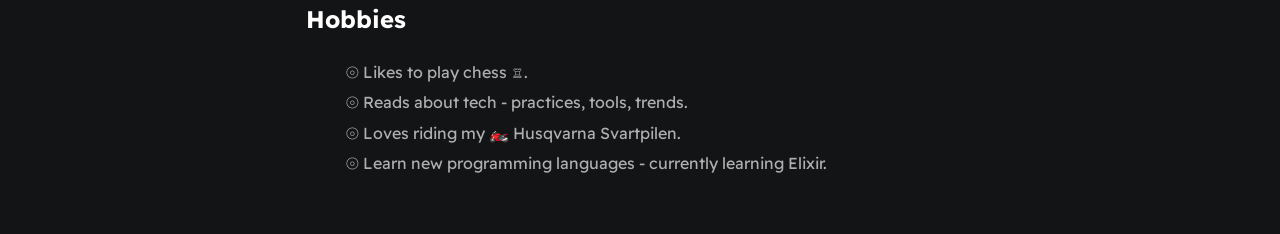
==== commit 6cb0c5d7: "Revert back to companies" ====
--- a/index.html
+++ b/index.html
@@ -17,7 +17,7 @@
 
                 <div>
                     <h1 id="user-name">Shinto C V</h1>
-                    <p id="bio">DevOps Engineer</p>
+                    <p id="bio">DevOps Engineer at <a href="https://www.tatum.io/" target="_blank">Tatum</a>.</p>
                     <p id="email">👉 cshintov@gmail.com</p>
                     <p id="contact">📞 +91 8089676207</p>
                 </div>
@@ -28,21 +28,21 @@
                     <a href="https://www.linkedin.com/in/shinto-cv/" target="_blank">Linkedin</a>
                     <a href="https://shendao.in/" target="_blank">Website</a>
                     <a href="https://github.com/cshintov" target="_blank">Github</a>
-                    <!--<a href="./assets/Shinto.C.V.2023.12.28.pdf" target="_blank">Download Resume</a>-->
+                    <a href="./assets/Shinto_C_V_2023_10.pdf" target="_blank">Download Resume</a>
                 </div>
             </section>
 
             <section class="section--page">
                 <h2>Skills & Qualifications</h2>
                 <ul id="qualifications--list">
-                    <li>✔️ 7+ Years experience as a DevOps ♾️  Engineer .</li>
+                    <li>✔️ 8+ Years experience as a DevOps ♾️  Engineer .</li>
                     <li>✔️  <a href="https://ti-user-certificates.s3.amazonaws.com/e0df7fbf-a057-42af-8a1f-590912be5460/80b43799-ddd1-58e2-9177-0a7fa5898d0b-shinto-c-v-e5f8e9cc-c843-46bb-aa3b-5152d126384c-certificate.pdf" target="_blank">Certified </a>Kubernetes ⎈ Administrator.</li>
                     <li>✔️ Self starter and relentless learner 📚.</li>
                     <li>✔️ Loves writing code in Python 🐍.</li>
                     <li>✔️ Lives in the Terminal 👨🏾‍💻.
-                    <li>✔️ 7+ years of experience with Cloud ☁️ .</li>
+                    <li>✔️ 8+ years of experience with Cloud ☁️ .</li>
                     <li>✔️ Well versed with GitOps and IaC.</li>
-                    <!--<li>✔️ Big believer in the potential of Web3 and loves working towards it's success.</li>-->
+                    <li>✔️ Big believer in the potential of Web3 and loves working towards it's success.</li>
                 </ul>
             </section>
 
@@ -57,7 +57,7 @@
                     <div class="card--techstack"><span>Jenkins, Gitlab CI</span></div>
                     <div class="card--techstack"><span>Kubernetes, Nomad, Docker</span></div>
                     <div class="card--techstack"><span>Prometheus, Grafana, Loki</span></div>
-                    <div class="card--techstack"><span>Blockchain Nodes</span></div>
+                    <div class="card--techstack"><span>Blockchain Nodes: EVM, xCoins, Solana, Cosmos</span></div>
                 </div>
             </section>
 
@@ -66,14 +66,14 @@
 
                 <div class="line-break"></div>
                 <div class="card--work-history">
-                    <strong>🚧 Project: Tatum | Blockchain Platform | Cloud DevOps Engineer </strong>
+                    <strong>🚧 Cloud DevOps Engineer | tatum.io</strong>
                     <p>06/2022 - Present</p>
                     <p>As part of the infrastructure team managed the underlying blockchain nodes and the associated Tatum framework through GitOps principles <br>
                     and "everything-as-code" approach.</p>
                     <ul>
                         <li>Became proficient in handling various blockchain nodes - ETH, BTC, Solana, BSC, Polygon, etc.</li>
                         <li>Gained experience working with GCP, OVH infrastructure using Terraform and Ansible.</li>
-                        <li>Gained experience with Hashicorp Nomad running and managing the Blockchain nodes deployed on Nomad.</li>
+                        <li>Worked with Hashicorp Nomad to run and manage the Blockchain nodes.</li>
                         <li>Worked with a globally distributed team.</li>
                     </ul>
                 </div>
@@ -81,7 +81,7 @@
                 <div class="line-break"></div>
 
                 <div class="card--work-history">
-                    <strong>🚧 Project: BlueHR | EHR Platform | Senior DevOps Engineer </strong>
+                    <strong>🚧 Senior DevOps Engineer | blueehr.com</strong>
                     <p>02/2021 - 05/2022</p>
                     <p>As the sole DevOps engineer created the infrastructure through IaC and introduced and implemented CICD.</p>
                     <ul>
@@ -89,14 +89,13 @@
                         <li>Implemented CICD pipelines on highly available Jenkins deployed on Kubernetes and configured it using
                           <a href="https://www.jenkins.io/projects/jcasc/" target="_blank">JCasC</a> plugin.</li>
                         <li>Configured Prometheus, Grafana and Loki to monitor the infrastructure.</li>
-                        <li>Mentored junior engineers to be productive members of the team.</li>
                     </ul>
                 </div>
 
                 <div class="line-break"></div>
 
                 <div class="card--work-history">
-                    <strong>🚧 Project: cxLoyalty | Loyalty Platform | DevOps Engineer </strong>
+                    <strong>🚧 DevOps Engineer | InfraCloud Technologies</strong>
                     <p>07/2019 - 01/2020</p>
                     <p>As a DevOps engineer I was responsible for helping my client to migrate their containerized applications to kubernetes and analyze tools and technologies in the kubernetes echosystem by conducting POCs.</p>
                     <ul>
@@ -109,7 +108,7 @@
                 <div class="line-break"></div>
 
                 <div class="card--work-history">
-                    <strong>🚧 Project: MedLearn | eLearning Platform | DevOps Engineer .</strong>
+                    <strong>🚧 DevOps Engineer | Impelsys India Pvt Ltd.</strong>
                     <p>08/2016 - 06/2019</p>
 
                     <p>As an organization new to DevOps, I was part of the team introducing and implementing DevOps practices.</p>
@@ -117,26 +116,21 @@
                     Agile/DevOps philosophy and practices and proved my credentials as a quick learner.</p>
 
                     <ul>
-                      <li>Implemented CI/CD pipelines usng Jenkins declarative Groovy/DSL.</li>
-                      <li>Configured, created and maintained - devlopment, QA, Staging and Production Kubernetes clusters in AWS.</li>
-                      <li>Configured, created and maintained associated cloud resources like Lambdas, Cloudfront sites, RDS, EMR clusters, etc in AWS.</li>
-                      <li>Mentored junior engineers to be productive members of the team.</li>
+                      <li>Went above and beyond to deliver requirements by putting the effort needed by self drive and passion.</li>
+                      <li>Got awarded with a <a href="./assets/images/workhorse.jpg" target="_blank">Work Horse Award</a> for that.</li>
                     </ul>
                 </div>
 
                 <div class="line-break"></div>
 
                 <div class="card--work-history">
-                    <strong>🚧 Project: ezMARC | MetaData Serializing Tool | Software Engineer </strong>
+                    <strong>🚧 Software Engineer | Impelsys India Pvt Ltd.</strong>
                     <p>10/2015 - 07/2016</p>
 
                     <p>As a Backend engineer I developed a Python/Flask API to convert metadata of books to MARC records.</p>
 
                     <ul>
                       <li>As a fresher, designed and implemented <a href="https://www.ezmarc.com/" target="_blank">ezmarc.com</a> along with another team mate.</li>
-                      <li>Developed a Python/Flask API to convert metadata of books to MARC records.</li>
-                      <li>Tried pair programming along with another colleague while developing this app.</li>
-                      <li>Had fun using Python's various functional programming features to develop this api.</li>
                     </ul>
                 </div>
 
